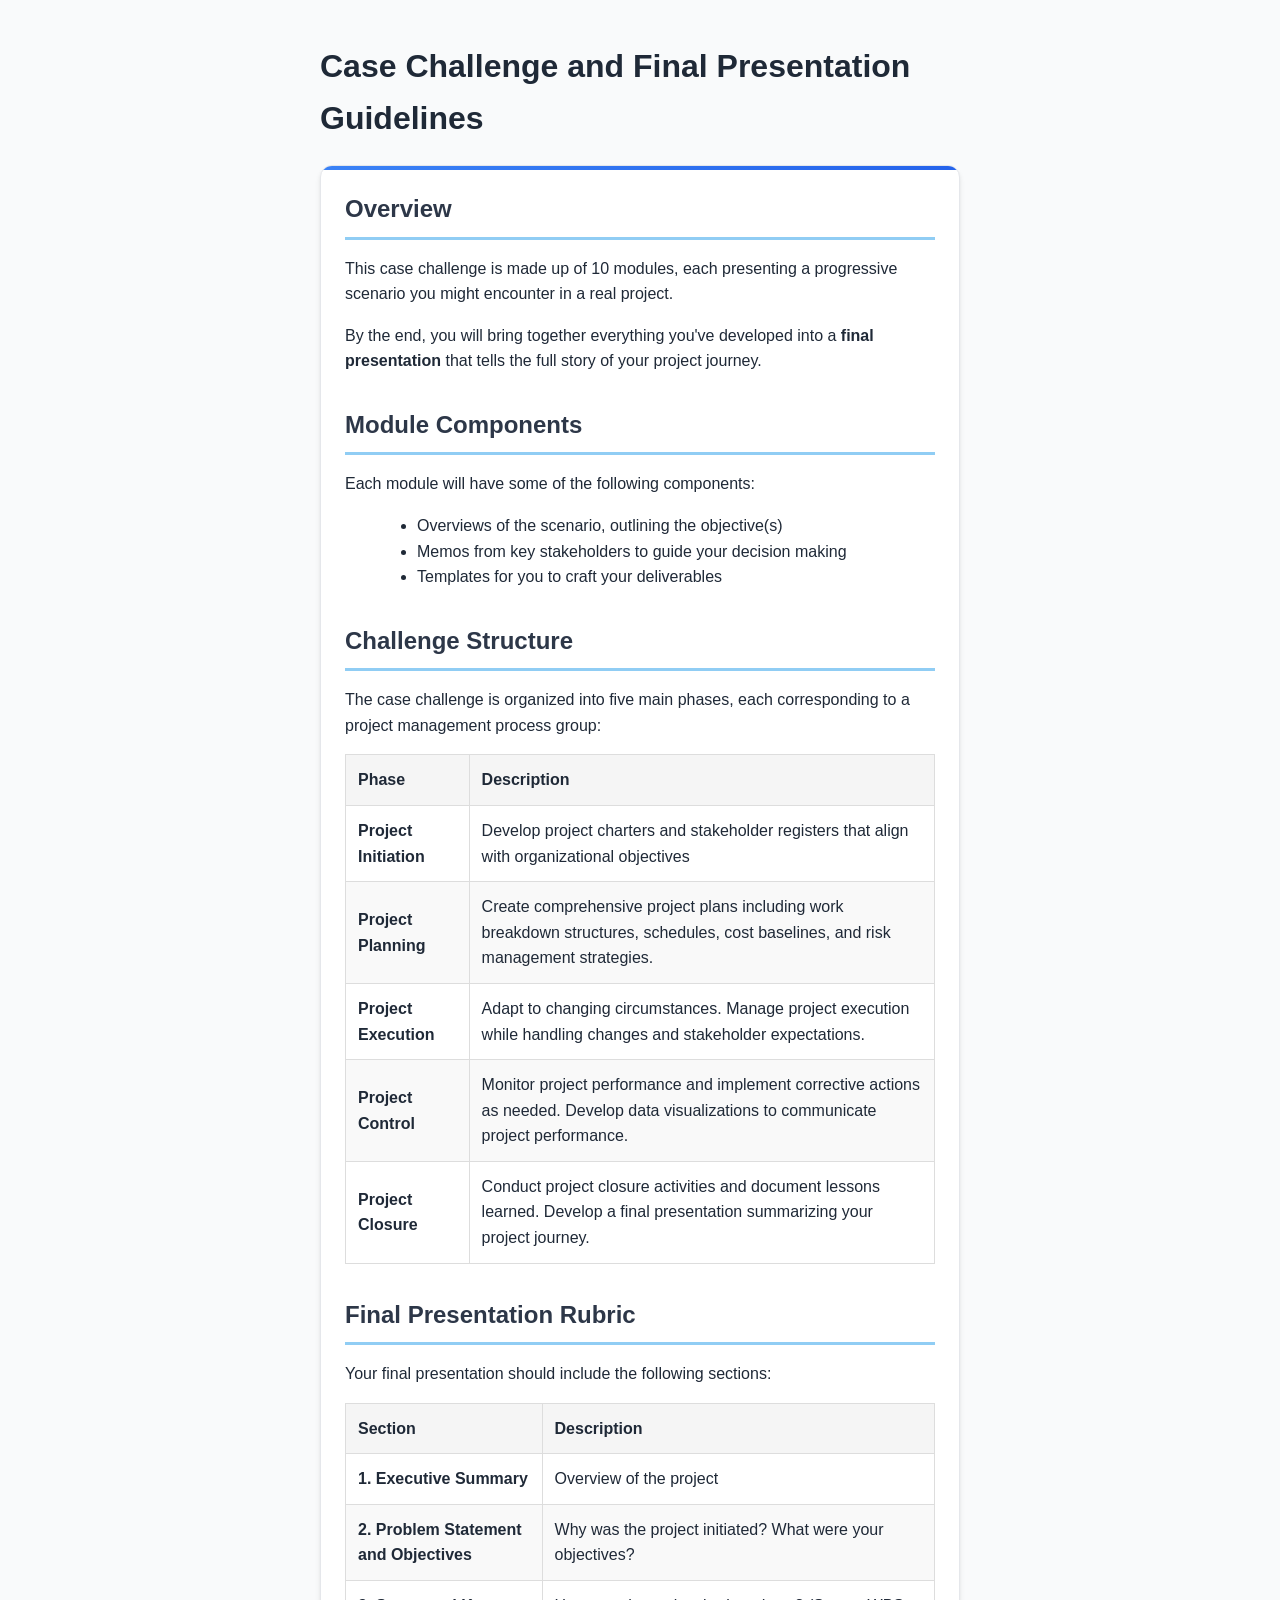
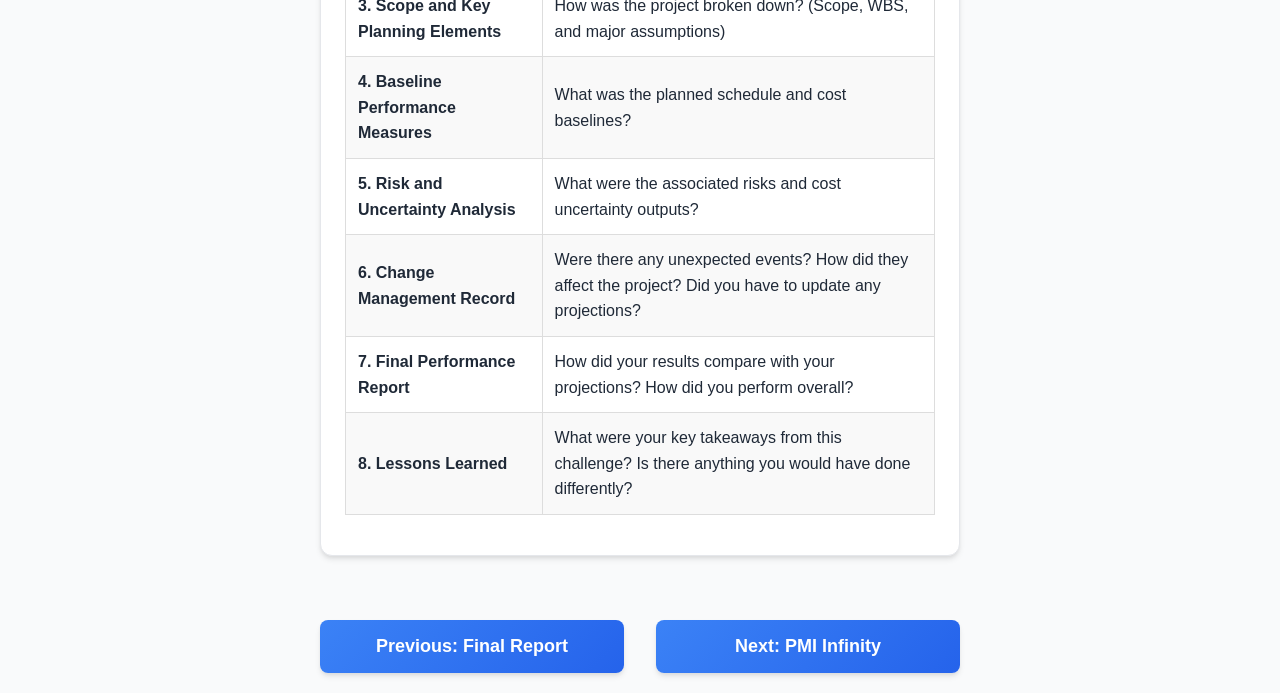
==== guidelines.html @ cd21c866 "added final report to website" ====
<!DOCTYPE html>
<html lang="en">

<head>
    <!-- Google tag (gtag.js) -->
    <script async src="https://www.googletagmanager.com/gtag/js?id=G-WLYJXDPHVJ"></script>
    <script>
        window.dataLayer = window.dataLayer || [];
        function gtag() { dataLayer.push(arguments); }
        gtag('js', new Date());

        gtag('config', 'G-WLYJXDPHVJ');
    </script>

    <meta charset="UTF-8">
    <meta name="viewport" content="width=device-width, initial-scale=1.0">
    <title>Case Challenge and Final Presentation Guidelines - PMI-LA Case Study Challenge</title>
    <link rel="stylesheet" href="styles.css">
</head>

<body>
    <div id="nav-placeholder"></div>

    <main class="main-content">
        <h1>Case Challenge and Final Presentation Guidelines</h1>

        <section class="content-section">
            <div class="section-content">
                <h2>Overview</h2>
                <p>This case challenge is made up of 10 modules, each presenting a progressive scenario you might
                    encounter in a real project.</p>

                <p>By the end, you will bring together everything you've developed into a <strong>final
                        presentation</strong> that tells the full story of your project journey.</p>

                <h2>Module Components</h2>
                <p>Each module will have some of the following components:</p>
                <ul>
                    <li>Overviews of the scenario, outlining the objective(s)</li>
                    <li>Memos from key stakeholders to guide your decision making</li>
                    <li>Templates for you to craft your deliverables</li>
                </ul>

                <h2>Challenge Structure</h2>
                <p>The case challenge is organized into five main phases, each corresponding to a project management
                    process group:</p>
                <div class="table-container">
                    <table class="rubric-table">
                        <thead>
                            <tr>
                                <th>Phase</th>
                                <th>Description</th>
                            </tr>
                        </thead>
                        <tbody>
                            <tr>
                                <td><b>Project Initiation</b></td>
                                <td>Develop project charters and stakeholder registers that align with organizational
                                    objectives</td>
                            </tr>
                            <tr>
                                <td><b>Project Planning</b></td>
                                <td>Create comprehensive project plans including work breakdown structures, schedules,
                                    cost baselines, and risk management strategies.</td>
                            </tr>
                            <tr>
                                <td><b>Project Execution</b></td>
                                <td>Adapt to changing circumstances. Manage project execution while handling changes and
                                    stakeholder expectations.</td>
                            </tr>
                            <tr>
                                <td><b>Project Control</b></td>
                                <td>Monitor project performance and implement corrective actions as needed. Develop data
                                    visualizations to communicate project performance.</td>
                            </tr>
                            <tr>
                                <td><b>Project Closure</b></td>
                                <td>Conduct project closure activities and document lessons learned. Develop a final
                                    presentation summarizing your project journey.</td>
                            </tr>
                        </tbody>
                    </table>
                </div>

                <h2>Final Presentation Rubric</h2>
                <p>Your final presentation should include the following sections:</p>

                <table class="rubric-table">
                    <thead>
                        <tr>
                            <th>Section</th>
                            <th>Description</th>
                        </tr>
                    </thead>
                    <tbody>
                        <tr>
                            <td><b>1. Executive Summary</b></td>
                            <td>Overview of the project</td>
                        </tr>
                        <tr>
                            <td><b>2. Problem Statement and Objectives</b></td>
                            <td>Why was the project initiated? What were your objectives?</td>
                        </tr>
                        <tr>
                            <td><b>3. Scope and Key Planning Elements</b></td>
                            <td>How was the project broken down? (Scope, WBS, and major assumptions)</td>
                        </tr>
                        <tr>
                            <td><b>4. Baseline Performance Measures</b></td>
                            <td>What was the planned schedule and cost baselines?</td>
                        </tr>
                        <tr>
                            <td><b>5. Risk and Uncertainty Analysis</b></td>
                            <td>What were the associated risks and cost uncertainty outputs?</td>
                        </tr>
                        <tr>
                            <td><b>6. Change Management Record</b></td>
                            <td>Were there any unexpected events? How did they affect the project? Did you have to
                                update any projections?</td>
                        </tr>
                        <tr>
                            <td><b>7. Final Performance Report</b></td>
                            <td>How did your results compare with your projections? How did you perform overall?</td>
                        </tr>
                        <tr>
                            <td><b>8. Lessons Learned</b></td>
                            <td>What were your key takeaways from this challenge? Is there anything you would have done
                                differently?</td>
                        </tr>
                    </tbody>
                </table>
            </div>
        </section>

        <div class="navigation-buttons">
            <a href="report.html" class="button">Previous: Final Report</a>
            <a href="PMI-Infinity.html" class="button">Next: PMI Infinity</a>
        </div>

    </main>

    <script src="navigation.js"></script>
    <script src="config.js"></script>
    <script src="countdown.js"></script>
</body>

</html>
---- styles.css ----
/*! 
 * PMI-LA Case Study Challenge Stylesheet
 * Modern, responsive design for educational tech platform
 * Includes normalize.css v8.0.1 integration
 */

/* ==========================================================================
   CSS RESET & NORMALIZE (integrated)
   ========================================================================== */
html {
  line-height: 1.15;
  -webkit-text-size-adjust: 100%;
}

body {
  margin: 0;
}

main {
  display: block;
}

hr {
  box-sizing: content-box;
  height: 0;
  overflow: visible;
}

pre {
  font-family: monospace, monospace;
  font-size: 1em;
}

a {
  background-color: transparent;
}

b,
strong {
  font-weight: bolder;
}

small {
  font-size: 80%;
}

button,
input,
select,
textarea {
  font-family: inherit;
  font-size: 100%;
  line-height: 1.15;
  margin: 0;
}

button,
input {
  overflow: visible;
}

button,
select {
  text-transform: none;
}

button,
[type="button"],
[type="reset"],
[type="submit"] {
  -webkit-appearance: button;
}

button::-moz-focus-inner,
[type="button"]::-moz-focus-inner,
[type="reset"]::-moz-focus-inner,
[type="submit"]::-moz-focus-inner {
  border-style: none;
  padding: 0;
}

button:-moz-focusring,
[type="button"]:-moz-focusring,
[type="reset"]:-moz-focusring,
[type="submit"]:-moz-focusring {
  outline: 1px dotted ButtonText;
}

details {
  display: block;
}

summary {
  display: list-item;
}

template {
  display: none;
}

[hidden] {
  display: none;
}

/* ==========================================================================
   DESIGN SYSTEM - CSS CUSTOM PROPERTIES
   ========================================================================== */
:root {
  /* Color System */
  --primary-50: #eff6ff;
  --primary-100: #dbeafe;
  --primary-200: #bfdbfe;
  --primary-300: #93c5fd;
  --primary-400: #60a5fa;
  --primary-500: #3b82f6;
  --primary-600: #2563eb;
  --primary-700: #1d4ed8;
  --primary-800: #1e40af;
  --primary-900: #1e3a8a;

  --gray-50: #f9fafb;
  --gray-100: #f3f4f6;
  --gray-200: #e5e7eb;
  --gray-300: #d1d5db;
  --gray-400: #9ca3af;
  --gray-500: #6b7280;
  --gray-600: #4b5563;
  --gray-700: #374151;
  --gray-800: #1f2937;
  --gray-900: #111827;

  --success-500: #10b981;
  --warning-500: #f59e0b;
  --error-500: #ef4444;

  /* Typography */
  --font-family-sans: -apple-system, BlinkMacSystemFont, 'Segoe UI', Roboto, 'Helvetica Neue', Arial, sans-serif;
  --font-family-mono: 'SF Mono', Monaco, 'Cascadia Code', 'Roboto Mono', Consolas, 'Courier New', monospace;

  /* Spacing Scale */
  --space-1: 0.25rem;
  --space-2: 0.5rem;
  --space-3: 0.75rem;
  --space-4: 1rem;
  --space-5: 1.25rem;
  --space-6: 1.5rem;
  --space-8: 2rem;
  --space-10: 2.5rem;
  --space-12: 3rem;
  --space-16: 4rem;
  --space-20: 5rem;

  /* Layout */
  --sidebar-width: 320px;
  --content-max-width: 900px;
  --header-height: 60px;

  /* Shadows */
  --shadow-sm: 0 1px 2px 0 rgba(0, 0, 0, 0.05);
  --shadow-md: 0 4px 6px -1px rgba(0, 0, 0, 0.1), 0 2px 4px -1px rgba(0, 0, 0, 0.06);
  --shadow-lg: 0 10px 15px -3px rgba(0, 0, 0, 0.1), 0 4px 6px -2px rgba(0, 0, 0, 0.05);
  --shadow-xl: 0 20px 25px -5px rgba(0, 0, 0, 0.1), 0 10px 10px -5px rgba(0, 0, 0, 0.04);

  /* Border Radius */
  --radius-sm: 0.25rem;
  --radius-md: 0.375rem;
  --radius-lg: 0.5rem;
  --radius-xl: 0.75rem;
  --radius-2xl: 1rem;
  --radius-full: 9999px;

  /* Transitions */
  --transition-fast: 150ms ease;
  --transition-base: 250ms ease;
  --transition-slow: 350ms ease;
}

/* ==========================================================================
   BASE STYLES
   ========================================================================== */
* {
  box-sizing: border-box;
}

html {
  font-size: 16px;
  scroll-behavior: smooth;
}

body {
  font-family: var(--font-family-sans);
  line-height: 1.6;
  color: var(--gray-800);
  background-color: var(--gray-50);
  display: flex;
  min-height: 100vh;
  -webkit-font-smoothing: antialiased;
  -moz-osx-font-smoothing: grayscale;
}

/* ==========================================================================
   SIDEBAR NAVIGATION
   ========================================================================== */
/* Sidebar Navigation */
.sidebar {
  background-color: #edf7ff;
  /* Very light blue background */
  position: fixed;
  top: 0;
  left: 0;
  width: 300px;
  height: 100vh;
  overflow-y: auto;
  padding: 20px;
  border-right: 1px solid #e0e0e0;
  transition: transform 0.3s ease;
  z-index: 1000;
}

@media (max-width: 1024px) {
  .sidebar {
    transform: translateX(-100%);
    /* Hide by default on mobile */
  }

  .sidebar.active {
    transform: translateX(0);
    /* Show when active */
  }
}

.sidebar h1 {
  font-size: 1.5rem;
  font-weight: 700;
  margin-bottom: var(--space-6);
  color: var(--primary-800);
  text-align: center;
  padding-bottom: var(--space-4);
  border-bottom: 4px solid var(--primary-200);
  background: linear-gradient(135deg, var(--primary-600), var(--primary-700));
  -webkit-background-clip: text;
  -webkit-text-fill-color: transparent;
  background-clip: text;
}

.sidebar ul {
  list-style: none;
  margin: 0;
  padding: 0;
}

.sidebar li {
  margin-bottom: var(--space-1);
}

.sidebar a {
  color: var(--gray-700);
  text-decoration: none;
  display: block;
  padding: var(--space-3) var(--space-4);
  border-radius: var(--radius-lg);
  transition: all var(--transition-base);
  font-size: 0.9375rem;
  font-weight: 500;
  border-left: 3px solid transparent;
  position: relative;
  overflow: hidden;
}

.sidebar a::before {
  content: '';
  position: absolute;
  top: 0;
  left: 0;
  right: 0;
  bottom: 0;
  background: linear-gradient(135deg, var(--primary-100), var(--primary-50));
  opacity: 0;
  transition: opacity var(--transition-base);
  z-index: -1;
}

.sidebar a:hover {
  color: var(--primary-700);
  transform: translateX(var(--space-1));
  border-left-color: var(--primary-400);
  box-shadow: var(--shadow-md);
}

.sidebar a:hover::before {
  opacity: 1;
}

.sidebar a.active {
  background: linear-gradient(135deg, var(--primary-100), var(--primary-50));
  color: var(--primary-800);
  font-weight: 600;
  border-left-color: var(--primary-600);
  box-shadow: var(--shadow-md);
}

.sidebar .sub-item {
  padding-left: var(--space-8);
  font-size: 0.875rem;
}

.sidebar .sub-item .sub-item {
  padding-left: var(--space-10);
  font-size: 0.8125rem;
}

/* Navigation Intro Section Styling */
.sidebar .intro-section a {
  display: block;
  padding: 8px 12px;
  border-radius: 4px;
  margin: 4px 0;
}

.sidebar .intro-section a:hover {
  background-color: #cce7ff;
  /* Slightly darker blue on hover */
}

.sidebar .intro-section a[aria-current="page"],
.sidebar .intro-section a.active {
  background-color: #a0cdf7;
  /* Darker blue for selected state */
}

/* Navigation Divider Styling */

/* Ensure divider spans full width */
.sidebar ul .nav-divider {
  margin-left: -20px;
  margin-right: -20px;
  padding: 0 20px;
}

/* ==========================================================================
   MAIN CONTENT LAYOUT
   ========================================================================== */
/* Main content layout adjustments */
.main-content {
  margin-left: 300px;
  /* Width of nav sidebar */
  margin-right: 280px;
  /* Width of right sidebar */
  padding: var(--space-12) var(--space-8);
  display: flex;
  flex-direction: column;
  align-items: center;
  /* Center children horizontally */
  width: calc(100% - 580px);
  /* Total width minus both sidebars */
}

@media (max-width: 1024px) {
  .main-content {
    margin-left: 0;
    margin-right: 0;
    width: 100%;
    padding: var(--space-6) var(--space-4);
  }
}

/* Card Components */
.main-content section {
  margin-bottom: 2rem;
  padding: var(--space-6);
  background: white;
  border-radius: var(--radius-xl);
  box-shadow: var(--shadow-md);
  border: 1px solid var(--gray-200);
  transition: all var(--transition-base);
  position: relative;
  overflow: hidden;
  width: 100%;
  /* Take full width of the centered container */
}

.main-content section::before {
  content: '';
  position: absolute;
  top: 0;
  left: 0;
  right: 0;
  height: 4px;
  background: linear-gradient(135deg, var(--primary-500), var(--primary-600));
}

.main-content section:hover {
  box-shadow: var(--shadow-lg);
  transform: translateY(-2px);
}

/* Button Components */
.button {
  display: inline-flex;
  align-items: center;
  justify-content: center;
  padding: var(--space-3) var(--space-6);
  background: linear-gradient(135deg, var(--primary-500), var(--primary-600));
  color: white;
  text-decoration: none;
  border-radius: var(--radius-lg);
  font-weight: 600;
  font-size: 1.125rem;
  transition: all var(--transition-base);
  border: none;
  cursor: pointer;
  box-shadow: var(--shadow-md);
  position: relative;
  overflow: hidden;
}

.button::before {
  content: '';
  position: absolute;
  top: 0;
  left: -100%;
  width: 100%;
  height: 100%;
  background: linear-gradient(90deg, transparent, rgba(255, 255, 255, 0.2), transparent);
  transition: left var(--transition-slow);
}

.button:hover {
  transform: translateY(-2px);
  box-shadow: var(--shadow-lg);
  background: linear-gradient(135deg, var(--primary-600), var(--primary-700));
}

.button:hover::before {
  left: 100%;
}

.button:active {
  transform: translateY(0);
}

/* Navigation Buttons */
.navigation-buttons {
  display: flex;
  justify-content: center;
  gap: var(--space-8);
  margin-top: var(--space-8);
  width: 100%;
}

.navigation-buttons .button {
  flex: 1;
  /* Make buttons take equal width */
  max-width: 400px;
  /* Prevent buttons from getting too wide */
  text-align: center;
  white-space: normal;
  /* Allow text to wrap if needed */
}

/* Mystery Button System */
.scenario-buttons {
  display: flex;
  gap: var(--space-4);
  justify-content: center;
  margin: var(--space-8) 0;
  flex-wrap: wrap;
}

.mystery-button {
  background: linear-gradient(135deg, #667eea 0%, #764ba2 100%);
  color: white;
  border: none;
  padding: var(--space-4) var(--space-8);
  border-radius: var(--radius-full);
  font-size: 1.125rem;
  font-weight: 600;
  cursor: pointer;
  transition: all var(--transition-base);
  box-shadow: var(--shadow-lg);
  position: relative;
  overflow: hidden;
  min-width: 160px;
}

.mystery-button::before {
  content: '';
  position: absolute;
  top: 50%;
  left: 50%;
  width: 0;
  height: 0;
  background: rgba(255, 255, 255, 0.2);
  border-radius: 50%;
  transition: all var(--transition-slow);
  transform: translate(-50%, -50%);
}

.mystery-button:hover {
  transform: translateY(-4px);
  box-shadow: var(--shadow-xl);
}

.mystery-button:hover::before {
  width: 300px;
  height: 300px;
}

.mystery-button:active {
  transform: translateY(-2px);
}

.mystery-button.selected {
  background: linear-gradient(135deg, var(--success-500), #059669);
  box-shadow: 0 4px 15px rgba(16, 185, 129, 0.4);
}

.scenario-content {
  margin-top: var(--space-8);
  padding: var(--space-8);
  background: linear-gradient(135deg, var(--primary-50), var(--gray-50));
  border-radius: var(--radius-xl);
  border: 1px solid var(--primary-200);
  animation: fadeInUp 0.5s ease-out;
  box-shadow: var(--shadow-md);
}

@keyframes fadeInUp {
  from {
    opacity: 0;
    transform: translateY(20px);
  }

  to {
    opacity: 1;
    transform: translateY(0);
  }
}

/* Placeholder Text */
.placeholder-text {
  color: var(--gray-500);
  font-style: italic;
  padding: var(--space-4);
  background: var(--gray-100);
  border-radius: var(--radius-lg);
  border-left: 4px solid var(--gray-300);
}

/* Overview Components */
.overview-content {
  color: var(--gray-800);
}

.overview-content p {
  color: var(--gray-800);
  text-decoration: none;
}

.overview {
  background: linear-gradient(135deg, var(--primary-50), var(--gray-50));
  border: 1px solid var(--primary-200);
}

.lifecycle-overview {
  margin-top: var(--space-8);
}

.lifecycle-stages {
  display: grid;
  grid-template-columns: repeat(auto-fit, minmax(200px, 1fr));
  gap: var(--space-6);
  margin-top: var(--space-6);
}

.stage {
  background: white;
  padding: var(--space-6);
  border-radius: var(--radius-lg);
  box-shadow: var(--shadow-sm);
  border: 1px solid var(--gray-200);
  transition: all var(--transition-base);
  text-align: center;
}

.stage:hover {
  transform: translateY(-4px);
  box-shadow: var(--shadow-md);
}

.stage h5 {
  color: var(--primary-700);
  font-weight: 700;
  margin-bottom: var(--space-2);
}

/* Timeline Components */
.timeline-breakdown {
  display: grid;
  grid-template-columns: repeat(auto-fit, minmax(200px, 1fr));
  gap: var(--space-4);
  margin-top: var(--space-6);
}

.timeline-item {
  background: linear-gradient(135deg, var(--primary-50), white);
  padding: var(--space-4);
  border-radius: var(--radius-lg);
  border: 1px solid var(--primary-200);
  text-align: center;
  transition: all var(--transition-base);
}

.timeline-item:hover {
  transform: scale(1.02);
  box-shadow: var(--shadow-md);
}

.timeline-item h5 {
  color: var(--primary-700);
  font-weight: 700;
}

/* Links */
.discord-link {
  color: var(--primary-600);
  text-decoration: underline;
  font-weight: 600;
  transition: color var(--transition-fast);
}

.discord-link:hover {
  color: var(--primary-700);
}

/* Start Button */
.start-button {
  text-align: center;
  margin-top: var(--space-16);
}

.start-button .button {
  font-size: 1.125rem;
  padding: var(--space-4) var(--space-10);
  background: linear-gradient(135deg, var(--success-500), #059669);
}

.start-button .button:hover {
  background: linear-gradient(135deg, #059669, #047857);
}

/* Remove custom guidelines styling */
.challenge-overview,
.module-components,
.rubric-sections {
  /* Reset to default styles */
  margin: 0;
  padding: 0;
}

.main-content ul,
.main-content ol {
  margin-left: 2rem;
}

/* Basic table styling */
.rubric-table {
  width: 100%;
  border-collapse: collapse;
  margin: 1rem 0;
}

.rubric-table th,
.rubric-table td {
  padding: 0.75rem;
  text-align: left;
  border: 1px solid #ddd;
}

.rubric-table th {
  background-color: #f5f5f5;
  font-weight: bold;
}

.rubric-table tr:nth-child(even) {
  background-color: #f9f9f9;
}

/* Content Table Styling */
.content-table {
  width: 100%;
  border-collapse: collapse;
  margin: 1rem 0;
}

.content-table td {
  padding: 1rem;
  border-bottom: 1px solid #e2e8f0;
  vertical-align: top;
}

.content-table tr:last-child td {
  border-bottom: none;
}

.content-table td:first-child {
  width: 25%;
  white-space: nowrap;
  color: #2d3748;
}

.content-table td:last-child {
  color: #4a5568;
}

.content-table tr:hover {
  background-color: #f7fafc;
}

/* Event Card Grid Styling */
.event-card-grid {
  display: grid;
  grid-template-columns: repeat(3, 1fr);
  gap: 2rem;
  margin: 2rem 0;
}

.event-detail {
  text-align: center;
  padding: 1.5rem;
  background: white;
  border-radius: var(--radius-lg);
  box-shadow: var(--shadow-sm);
}

.event-detail strong {
  display: block;
  margin-bottom: 1rem;
  color: var(--primary-600);
  font-size: 1.1rem;
}

.event-detail p {
  margin: 0;
  line-height: 1.5;
}

/* Content Section Styling */
.content-section {
  margin-bottom: 2rem;
}

.section-content h2 {
  color: #2d3748;
  font-size: 1.5rem;
  margin-top: 2rem;
  margin-bottom: 1rem;
  padding-bottom: 0.5rem;
  border-bottom: 3px solid #90cdf4;
}

.section-content h2:first-child {
  margin-top: 0;
}

.section-content p {
  margin-bottom: 1rem;
  line-height: 1.6;
}

.section-content ul {
  margin-bottom: 2rem;
}

/* Resource Category Styling */
.resource-category {
  margin-bottom: 2rem;
}

.resource-category h3 {
  color: #2d3748;
  font-size: 1.1rem;
  margin-bottom: 1rem;
}

.document-links {
  display: flex;
  flex-direction: column;
  gap: 0.75rem;
  align-items: flex-start;
  /* Align items to the start of the container */
}

.document-links-group {
  display: flex;
  flex-direction: column;
  gap: 0.75rem;
  align-items: flex-start;
  /* Align items to the start of the container */
}

.document-link {
  display: inline-flex;
  /* Changed to inline-flex */
  align-items: center;
  padding: 0.75rem 1rem;
  background-color: #f7fafc;
  border: 1px solid #e2e8f0;
  border-radius: 6px;
  color: #2d3748;
  text-decoration: none;
  transition: all 0.2s ease;
  white-space: nowrap;
  /* Keep text in one line */
}

.document-link:hover {
  background-color: #edf2f7;
  border-color: #cbd5e0;
  transform: translateY(-1px);
  box-shadow: 0 2px 4px rgba(0, 0, 0, 0.05);
}

.document-link .icon {
  margin-right: 0.75rem;
  font-size: 1.25rem;
}

/* ==========================================================================
   RESPONSIVE DESIGN
   ========================================================================== */

/* Tablet */
@media (max-width: 1024px) {
  :root {
    --sidebar-width: 280px;
  }

  .main-content {
    padding: var(--space-8) var(--space-6);
  }

  .lifecycle-stages {
    grid-template-columns: repeat(auto-fit, minmax(180px, 1fr));
  }
}

/* Mobile */
@media (max-width: 768px) {
  body {
    flex-direction: column;
  }

  .sidebar {
    width: 85%;
    max-width: 300px;
  }

  .right-sidebar {
    width: 85%;
    max-width: 300px;
  }

  .main-content {
    margin-left: 0;
    margin-right: 0;
    padding: var(--space-6) var(--space-4);
    width: 100%;
  }

  .main-content h1 {
    font-size: 2rem;
    margin-bottom: var(--space-6);
  }

  /* Adjust grid layouts for mobile */
  .event-card-grid,
  .timeline-breakdown,
  .lifecycle-stages {
    grid-template-columns: 1fr;
    gap: var(--space-4);
  }

  /* Make tables scrollable on mobile */
  .table-container {
    overflow-x: auto;
    -webkit-overflow-scrolling: touch;
    margin: 0 -1rem;
    padding: 0 1rem;
  }

  /* Adjust buttons for better mobile tapping */
  .button,
  .mystery-button,
  .document-link {
    padding: var(--space-4) var(--space-6);
    min-height: 44px;
    /* Minimum tap target size */
  }

  .navigation-buttons {
    flex-direction: column;
    gap: var(--space-4);
  }

  .navigation-buttons .button {
    width: 100%;
  }

  /* Improve readability on mobile */
  p,
  li {
    font-size: 1rem;
    line-height: 1.6;
  }

  h2 {
    font-size: 2rem;
  }

  h3 {
    font-size: 1.5rem;
  }

  /* Adjust spacing */
  .section {
    margin-bottom: var(--space-8);
    padding: var(--space-4);
  }
}

/* Small Mobile */
@media (max-width: 480px) {
  .main-content {
    padding: var(--space-4) var(--space-3);
  }

  .main-content section {
    padding: var(--space-6);
    margin-bottom: var(--space-8);
  }

  .navigation-buttons {
    flex-direction: column;
    align-items: center;
  }
}

/* ==========================================================================
   ACCESSIBILITY & FOCUS STATES
   ========================================================================== */
@media (prefers-reduced-motion: reduce) {
  * {
    animation-duration: 0.01ms !important;
    animation-iteration-count: 1 !important;
    transition-duration: 0.01ms !important;
  }
}

.button:focus,
.mystery-button:focus,
.sidebar a:focus {
  outline: 2px solid var(--primary-500);
  outline-offset: 2px;
}

/* High contrast mode support */
@media (prefers-contrast: high) {
  :root {
    --primary-500: #1d4ed8;
    --gray-700: #000000;
    --gray-800: #000000;
  }
}

/* Right Sidebar */
.right-sidebar {
  position: fixed;
  top: 0;
  right: 0;
  width: 280px;
  height: 100vh;
  background-color: #edf7ff;
  padding: 20px;
  border-left: 1px solid #e2e8f0;
  box-shadow: -2px 0 4px rgba(0, 0, 0, 0.05);
  transition: transform 0.3s ease;
  z-index: 1000;
}

@media (max-width: 1024px) {
  .right-sidebar {
    transform: translateX(100%);
    /* Hide by default on mobile */
    width: 100%;
    max-width: 280px;
  }

  .right-sidebar.active {
    transform: translateX(0);
    /* Show when active */
  }
}

/* Countdown Widget */
.countdown-widget {
  margin-top: 20px;
  background: white;
  border-radius: 12px;
  padding: 20px;
  box-shadow: 0 4px 6px rgba(0, 0, 0, 0.05);
}

.current-date {
  margin-bottom: 25px;
}

.date-display {
  text-align: left;
}

.date-display h3 {
  font-size: 1.0rem;
  font-weight: 700;
  color: #1a202c;
  margin-bottom: 4px;
}

.date-display p {
  font-size: 1.1rem;
  font-weight: 600;
  color: #1a202c;
}

.progress-section {
  padding: 15px 0;
}

.progress-container {
  margin-bottom: 25px;
}

.progress-label {
  font-size: 0.9rem;
  color: #4a5568;
  margin-bottom: 8px;
  font-weight: 500;
}

.progress-bar {
  width: 100%;
  height: 20px;
  /* Increased from 10px */
  background-color: #e2e8f0;
  border-radius: 10px;
  /* Increased to match new height */
  overflow: hidden;
  position: relative;
}

#progress-fill {
  height: 100%;
  background: linear-gradient(90deg, #4299e1, #2b6cb0);
  transition: width 0.5s ease;
  position: relative;
}

.progress-text {
  position: absolute;
  left: 50%;
  top: 50%;
  transform: translate(-50%, -50%);
  font-size: 0.9rem;
  color: white;
  font-weight: 700;
  text-shadow: 0 1px 2px rgba(0, 0, 0, 0.3);
  z-index: 1;
  padding: 0 6px;
  white-space: nowrap;
}

/* Add a dark background behind the text for better visibility when progress is low */
.progress-text::before {
  content: '';
  position: absolute;
  left: -4px;
  right: -4px;
  top: -4px;
  bottom: -4px;
  background: rgba(0, 0, 0, 0.2);
  border-radius: 3px;
  z-index: -1;
}

.countdown-info {
  display: flex;
  flex-direction: column;
  gap: 20px;
}

.next-module h4,
.final-deadline h4 {
  font-size: 1.1rem;
  color: #1a202c;
  margin-bottom: 4px;
  font-weight: 700;
}

.next-module p,
.final-deadline p {
  font-size: 0.9rem;
  color: #1a202c;
  font-weight: 600;
  line-height: 1.4;
}

/* Adjust main content margin for right sidebar */
.main-content {
  margin-left: 300px;
  /* Only nav sidebar width */
  margin-right: 300px;
  /* Right sidebar width + padding */
  padding: 20px;
}

.main-content h1+h2 {
  margin-top: -10px;
  /* Reduce space between h1 and h2 */
}

/* Mobile Menu Button */
.menu-button {
  display: none;
  position: fixed;
  top: 1rem;
  left: 1rem;
  z-index: 1100;
  background: var(--primary-600);
  color: white;
  border: none;
  padding: 0.5rem;
  border-radius: var(--radius-md);
  cursor: pointer;
  box-shadow: var(--shadow-md);
}

.menu-button.right {
  left: auto;
  right: 1rem;
}

/* Overlay */
.sidebar-overlay {
  display: none;
  position: fixed;
  top: 0;
  left: 0;
  right: 0;
  bottom: 0;
  background: rgba(0, 0, 0, 0.5);
  z-index: 999;
  opacity: 0;
  transition: opacity 0.3s ease;
}

.sidebar-overlay.active {
  opacity: 1;
}

@media (max-width: 1024px) {
  .menu-button {
    display: block;
  }

  .sidebar-overlay {
    display: block;
  }
}

/* Remove left sidebar styles */
.left-sidebar {
  display: none;
}

/* Case Image Styling */
.case-image {
  margin: 2rem 0;
  text-align: center;
}

.overview-image {
  max-width: 100%;
  height: auto;
  border-radius: 8px;
  box-shadow: 0 4px 6px rgba(0, 0, 0, 0.1);
}

/* Initiation Overview Styling */
.initiation-overview h3 {
  color: #2d3748;
  font-size: 1.2rem;
  margin-top: 1.5rem;
  margin-bottom: 1rem;
}

.initiation-overview ul {
  margin-bottom: 2rem;
}

.initiation-overview ol {
  margin-top: 1.5rem;
  padding-left: 2.5rem;
}

.initiation-overview ol li {
  margin-bottom: 1.5rem;
  line-height: 1.6;
}

.initiation-overview ol li strong {
  color: #2d3748;
  display: block;
  margin-bottom: 0.5rem;
  font-size: 1.1rem;
}

/* Submission Section Styling */
.submission-section {
  margin-top: 2rem;
  padding: 0 1rem;
}

.submission-section .info-box {
  background: linear-gradient(135deg, var(--primary-50), white);
  padding: var(--space-6);
  border-radius: var(--radius-lg);
  border: 2px solid var(--primary-200);
  box-shadow: var(--shadow-md);
}

.submission-section h3 {
  color: var(--primary-800);
  font-size: 1.2rem;
  font-weight: 700;
  margin-bottom: var(--space-4);
}

.submission-section h4 {
  color: var(--primary-700);
  font-size: 1.1rem;
  font-weight: 600;
  margin: var(--space-4) 0 var(--space-2);
}

.submission-section p {
  margin-bottom: var(--space-2);
  color: var(--gray-700);
}

.submission-section ol {
  margin: var(--space-4) 0;
  padding-left: var(--space-8);
}

.submission-section ol li {
  margin-bottom: var(--space-2);
  color: var(--gray-700);
}

/* Announcements Section Styling */
.announcements-section {
  margin: 2rem 0 3rem 0;
  border-radius: var(--radius-xl);
  background: linear-gradient(135deg, var(--primary-50), white);
  border: 1px solid var(--primary-200);
  overflow: hidden;
  box-shadow: var(--shadow-lg);
  max-width: 900px;
  width: 100%;
  position: relative;
}

.announcements-section::before {
  content: '';
  position: absolute;
  top: 0;
  left: 0;
  right: 0;
  height: 4px;
  background: linear-gradient(135deg, var(--primary-500), var(--primary-600));
  z-index: 1;
}

.announcements-header {
  background: linear-gradient(135deg, var(--primary-600), var(--primary-700));
  color: white;
  padding: var(--space-2) var(--space-6);
  /* Reduced from var(--space-4) var(--space-6) */
  display: flex;
  align-items: center;
  gap: var(--space-2);
}

.announcements-header h3 {
  margin: 0;
  font-size: 1.25rem;
  /* Reduced from 1.25rem */
  font-weight: 600;
}

.announcements-list {
  padding: var(--space-4);
}

.announcement-item {
  border: 1px solid var(--primary-100);
  border-radius: var(--radius-lg);
  background: white;
  margin-bottom: var(--space-3);
  transition: all var(--transition-base);
}

.announcement-item:last-child {
  margin-bottom: 0;
}

.announcement-trigger {
  width: 100%;
  padding: var(--space-4) var(--space-6);
  background: none;
  border: none;
  display: flex;
  align-items: center;
  gap: var(--space-4);
  cursor: pointer;
  color: var(--gray-800);
  font-weight: 600;
  text-align: left;
  transition: all var(--transition-base);
}

.announcement-trigger:hover {
  background: var(--primary-50);
}

.announcement-trigger .icon {
  transition: transform var(--transition-base);
}

.announcement-trigger[aria-expanded="true"] .icon {
  transform: rotate(180deg);
}

.announcement-content {
  max-height: 0;
  overflow: hidden;
  transition: all var(--transition-base);
  padding: 0 var(--space-6);
  opacity: 0;
}

.announcement-content[aria-hidden="false"] {
  max-height: 500px;
  padding: var(--space-4) var(--space-6);
  opacity: 1;
}

.announcement-date {
  font-size: 0.875rem;
  color: var(--gray-500);
  margin-top: var(--space-2);
}

.announcement-date-inline {
  margin-left: auto;
  color: var(--gray-500);
  font-size: 0.875rem;
  font-weight: normal;
}

/* Resource Section Styling */
.resource-category {
  margin-bottom: 2rem;
}

.resource-category h3 {
  color: #2d3748;
  font-size: 1.1rem;
  margin-bottom: 1rem;
}

.document-links {
  display: flex;
  flex-direction: column;
  gap: 0.75rem;
}

.document-link {
  display: flex;
  align-items: center;
  padding: 0.75rem 1rem;
  background-color: #f7fafc;
  border: 1px solid #e2e8f0;
  border-radius: 6px;
  color: #2d3748;
  text-decoration: none;
  transition: all 0.2s ease;
}

.document-link:hover {
  background-color: #edf2f7;
  border-color: #cbd5e0;
  transform: translateY(-1px);
  box-shadow: 0 2px 4px rgba(0, 0, 0, 0.05);
}

.document-link .icon {
  margin-right: 0.75rem;
  font-size: 1.25rem;
}

.button.start-journey {
  background: linear-gradient(135deg, var(--success-500), #059669);
}

.button.start-journey:hover {
  background: linear-gradient(135deg, #059669, #047857);
}

/* ==========================================================================
   WINNERS ANNOUNCEMENT
   ========================================================================== */
.announcement-winners {
  border: 1px solid #fbbf24 !important;
  background: linear-gradient(135deg, #fffbeb, white) !important;
}

.winners-list {
  display: flex;
  flex-direction: column;
  gap: var(--space-3);
  margin: var(--space-4) 0;
}

.winner-entry {
  display: flex;
  align-items: flex-start;
  gap: var(--space-3);
  padding: var(--space-3) var(--space-4);
  border-radius: var(--radius-lg);
  background: var(--gray-50);
  border: 1px solid var(--gray-200);
  transition: all var(--transition-base);
}

.winner-entry:hover {
  transform: translateX(4px);
  box-shadow: var(--shadow-sm);
}

.winner-entry.gold {
  background: linear-gradient(135deg, #fef9c3, #fef3c7);
  border-color: #fbbf24;
}

.winner-entry.silver {
  background: linear-gradient(135deg, #f3f4f6, #e5e7eb);
  border-color: #9ca3af;
}

.winner-entry.bronze {
  background: linear-gradient(135deg, #fed7aa, #ffedd5);
  border-color: #f97316;
}

.winner-medal {
  font-size: 1.5rem;
  line-height: 1;
  flex-shrink: 0;
  padding-top: 2px;
}

.winner-info strong {
  font-size: 1rem;
  color: var(--gray-900);
}

.winner-school {
  font-size: 0.875rem;
  color: var(--gray-500);
  font-weight: normal;
}

.winner-members {
  font-size: 0.85rem;
  color: var(--gray-600);
  margin-top: var(--space-1);
  line-height: 1.5;
}

/* ==========================================================================
   IMAGE CAROUSEL
   ========================================================================== */
.winners-carousel {
  position: relative;
  margin-top: var(--space-4);
  border-radius: var(--radius-lg);
  overflow: hidden;
  background: #000;
  box-shadow: var(--shadow-md);
}

.carousel-viewport {
  position: relative;
  width: 100%;
  overflow: hidden;
}

.carousel-track {
  position: relative;
  width: 100%;
}

.carousel-slide {
  display: none;
  width: 100%;
  animation: carouselFade 0.5s ease-in-out;
}

.carousel-slide.active {
  display: block;
}

.carousel-slide img {
  width: 100%;
  height: auto;
  display: block;
  object-fit: contain;
  max-height: 500px;
  margin: 0 auto;
}

@keyframes carouselFade {
  from {
    opacity: 0;
  }

  to {
    opacity: 1;
  }
}

.carousel-btn {
  position: absolute;
  top: 50%;
  transform: translateY(-50%);
  background: rgba(0, 0, 0, 0.5);
  color: white;
  border: none;
  width: 40px;
  height: 40px;
  border-radius: 50%;
  font-size: 1.2rem;
  cursor: pointer;
  display: flex;
  align-items: center;
  justify-content: center;
  transition: all var(--transition-base);
  z-index: 2;
  opacity: 0.7;
}

.carousel-btn:hover {
  background: rgba(0, 0, 0, 0.8);
  opacity: 1;
}

.carousel-prev {
  left: var(--space-3);
}

.carousel-next {
  right: var(--space-3);
}

.carousel-dots {
  display: flex;
  justify-content: center;
  gap: var(--space-2);
  padding: var(--space-3);
  background: rgba(0, 0, 0, 0.3);
  position: absolute;
  bottom: 0;
  left: 0;
  right: 0;
}

.carousel-dot {
  width: 10px;
  height: 10px;
  border-radius: 50%;
  border: 2px solid rgba(255, 255, 255, 0.7);
  background: transparent;
  cursor: pointer;
  padding: 0;
  transition: all var(--transition-fast);
}

.carousel-dot.active {
  background: white;
  border-color: white;
}

.carousel-dot:hover {
  background: rgba(255, 255, 255, 0.5);
}

/* Increase max-height for winners announcement content */
.announcement-winners .announcement-content[aria-hidden="false"] {
  max-height: 1200px;
}

@media (max-width: 768px) {
  .carousel-slide img {
    max-height: 300px;
  }

  .carousel-btn {
    width: 32px;
    height: 32px;
    font-size: 1rem;
  }

  .winner-entry {
    padding: var(--space-2) var(--space-3);
  }

  .winner-medal {
    font-size: 1.25rem;
  }
}

/* ==========================================================================
   PDF EMBED
   ========================================================================== */
.pdf-container {
  margin-top: var(--space-4);
}

.pdf-container iframe {
  box-shadow: var(--shadow-md);
}

.pdf-fallback {
  text-align: center;
  margin-top: var(--space-3);
  font-size: 0.9rem;
  color: var(--gray-500);
}
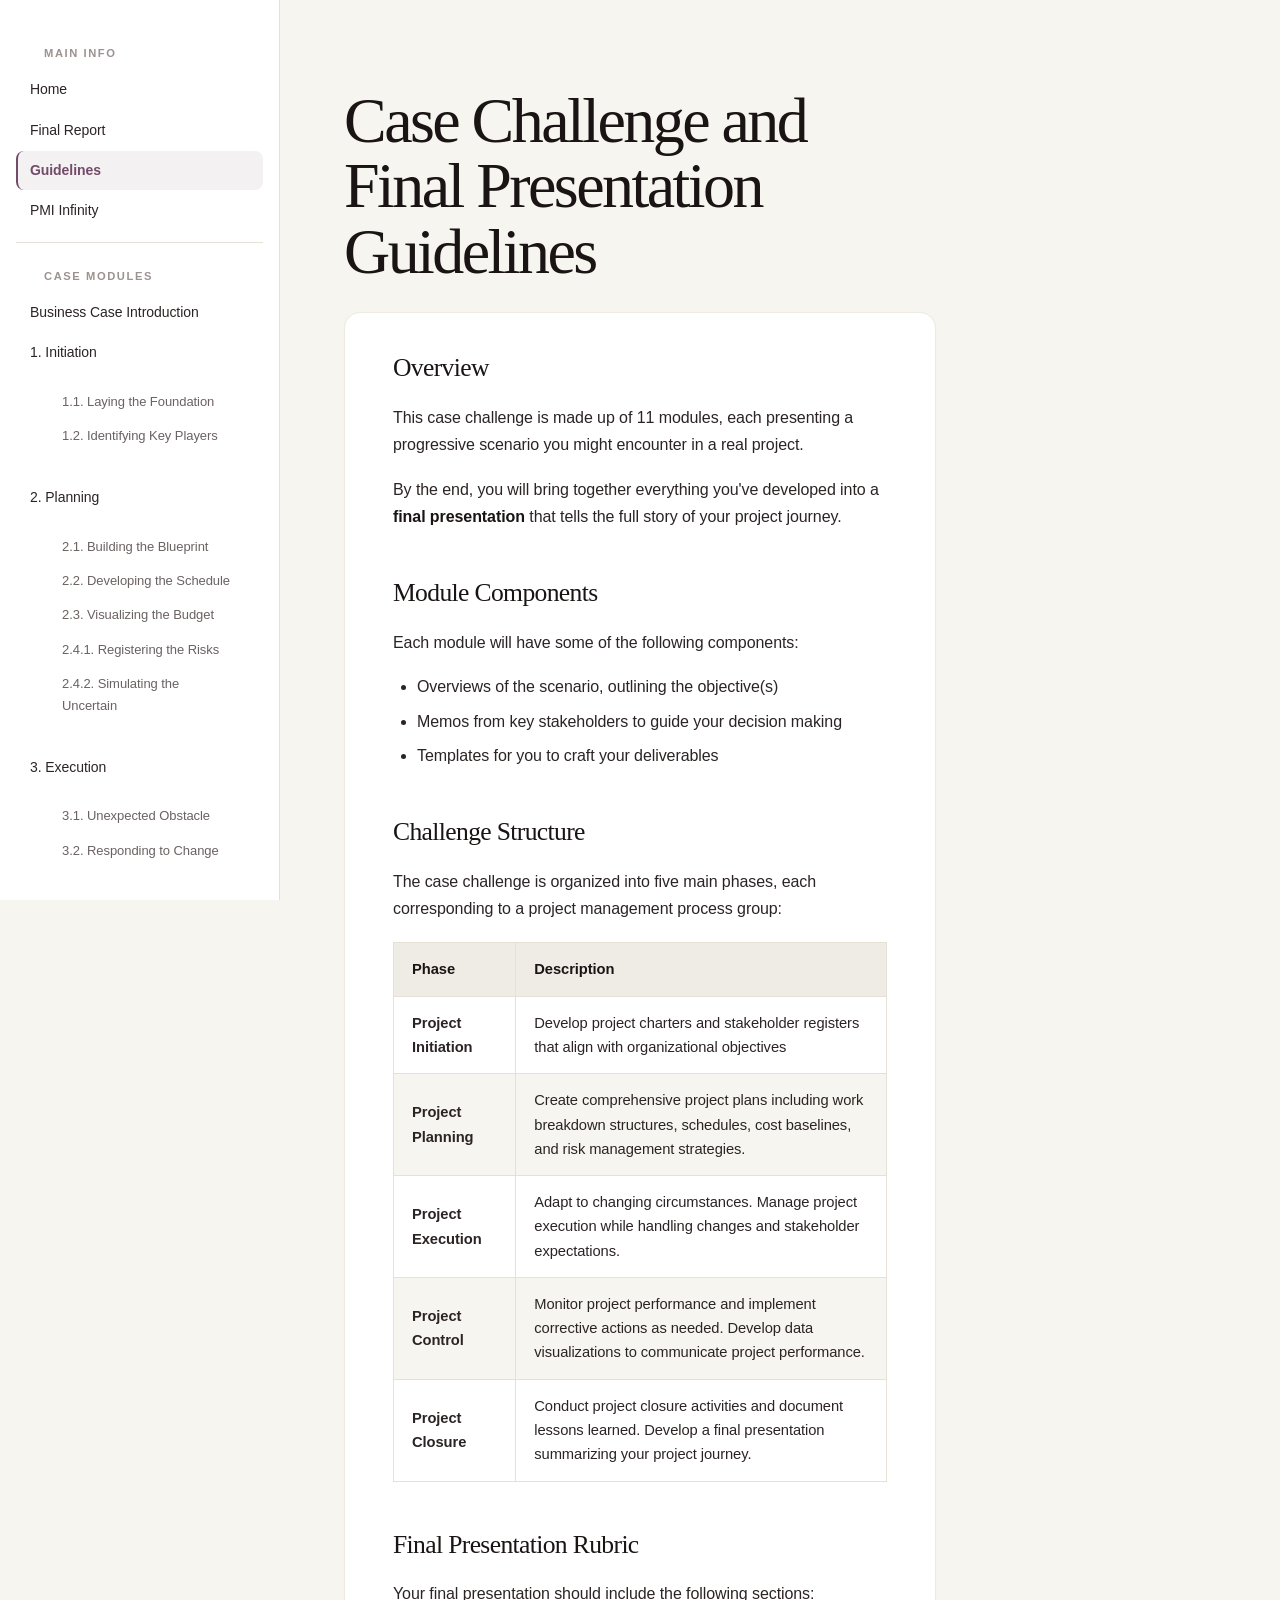
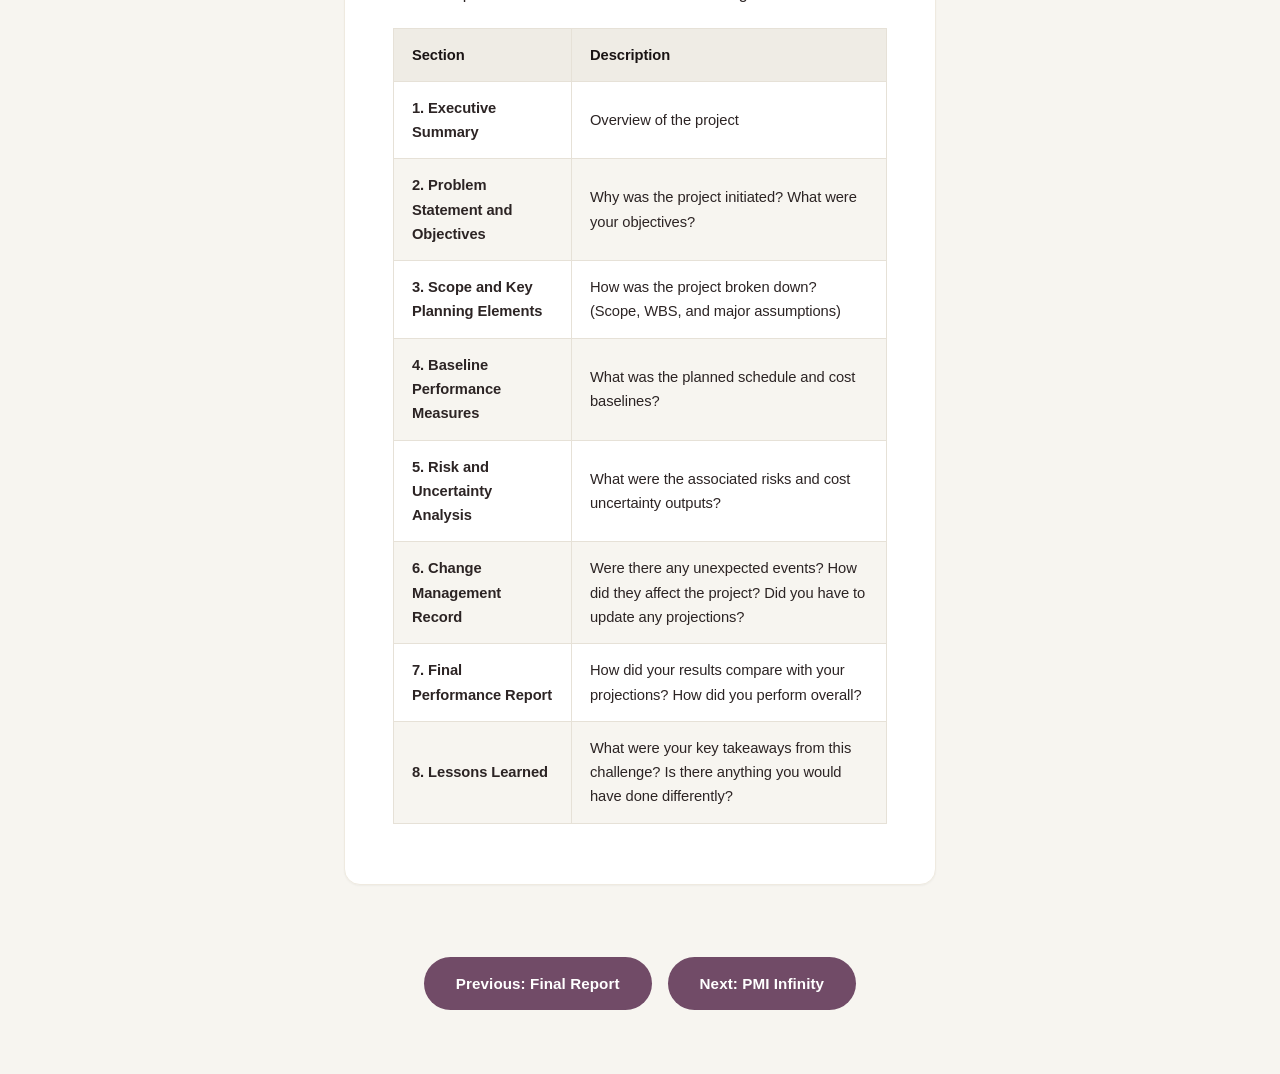
==== commit eb24ff3e: "Remove right sidebar, update modules count to 11" ====
--- a/guidelines.html
+++ b/guidelines.html
@@ -27,7 +27,7 @@
         <section class="content-section">
             <div class="section-content">
                 <h2>Overview</h2>
-                <p>This case challenge is made up of 10 modules, each presenting a progressive scenario you might
+                <p>This case challenge is made up of 11 modules, each presenting a progressive scenario you might
                     encounter in a real project.</p>
 
                 <p>By the end, you will bring together everything you've developed into a <strong>final
--- a/styles.css
+++ b/styles.css
@@ -1,358 +1,259 @@
-/*! 
- * PMI-LA Case Study Challenge Stylesheet
- * Modern, responsive design for educational tech platform
- * Includes normalize.css v8.0.1 integration
+/*!
+ * PMI-LA Case Study Challenge — Premium Light Edition
  */
 
 /* ==========================================================================
-   CSS RESET & NORMALIZE (integrated)
-   ========================================================================== */
-html {
-  line-height: 1.15;
-  -webkit-text-size-adjust: 100%;
-}
-
-body {
-  margin: 0;
-}
-
-main {
-  display: block;
-}
-
-hr {
-  box-sizing: content-box;
-  height: 0;
-  overflow: visible;
-}
-
-pre {
-  font-family: monospace, monospace;
-  font-size: 1em;
-}
-
-a {
-  background-color: transparent;
-}
-
-b,
-strong {
-  font-weight: bolder;
-}
-
-small {
-  font-size: 80%;
-}
-
-button,
-input,
-select,
-textarea {
-  font-family: inherit;
-  font-size: 100%;
-  line-height: 1.15;
-  margin: 0;
-}
-
-button,
-input {
-  overflow: visible;
-}
-
-button,
-select {
-  text-transform: none;
-}
-
-button,
-[type="button"],
-[type="reset"],
-[type="submit"] {
-  -webkit-appearance: button;
-}
-
-button::-moz-focus-inner,
-[type="button"]::-moz-focus-inner,
-[type="reset"]::-moz-focus-inner,
-[type="submit"]::-moz-focus-inner {
-  border-style: none;
-  padding: 0;
-}
-
-button:-moz-focusring,
-[type="button"]:-moz-focusring,
-[type="reset"]:-moz-focusring,
-[type="submit"]:-moz-focusring {
-  outline: 1px dotted ButtonText;
-}
-
-details {
-  display: block;
-}
-
-summary {
-  display: list-item;
-}
-
-template {
-  display: none;
-}
-
-[hidden] {
-  display: none;
-}
-
-/* ==========================================================================
-   DESIGN SYSTEM - CSS CUSTOM PROPERTIES
+   RESET / NORMALIZE
+   ========================================================================== */
+html { line-height: 1.15; -webkit-text-size-adjust: 100%; }
+body { margin: 0; }
+main { display: block; }
+hr { box-sizing: content-box; height: 0; overflow: visible; }
+pre { font-family: monospace, monospace; font-size: 1em; }
+a { background-color: transparent; }
+b, strong { font-weight: 700; }
+small { font-size: 80%; }
+button, input, select, textarea { font-family: inherit; font-size: 100%; line-height: 1.15; margin: 0; }
+button, input { overflow: visible; }
+button, select { text-transform: none; }
+button, [type="button"], [type="reset"], [type="submit"] { -webkit-appearance: button; }
+button::-moz-focus-inner, [type="button"]::-moz-focus-inner,
+[type="reset"]::-moz-focus-inner, [type="submit"]::-moz-focus-inner { border-style: none; padding: 0; }
+details { display: block; }
+summary { display: list-item; }
+template { display: none; }
+[hidden] { display: none; }
+
+/* ==========================================================================
+   FONT IMPORT
+   ========================================================================== */
+@import url('https://fonts.googleapis.com/css2?family=Manrope:wght@300;400;500;600;700;800&family=Fraunces:opsz,wght@9..144,400;9..144,500;9..144,600;9..144,700&display=swap');
+
+/* ==========================================================================
+   DESIGN TOKENS — PREMIUM LIGHT
    ========================================================================== */
 :root {
-  /* Color System */
-  --primary-50: #eff6ff;
-  --primary-100: #dbeafe;
-  --primary-200: #bfdbfe;
-  --primary-300: #93c5fd;
-  --primary-400: #60a5fa;
-  --primary-500: #3b82f6;
-  --primary-600: #2563eb;
-  --primary-700: #1d4ed8;
-  --primary-800: #1e40af;
-  --primary-900: #1e3a8a;
-
-  --gray-50: #f9fafb;
-  --gray-100: #f3f4f6;
-  --gray-200: #e5e7eb;
-  --gray-300: #d1d5db;
-  --gray-400: #9ca3af;
-  --gray-500: #6b7280;
-  --gray-600: #4b5563;
-  --gray-700: #374151;
-  --gray-800: #1f2937;
-  --gray-900: #111827;
-
-  --success-500: #10b981;
-  --warning-500: #f59e0b;
-  --error-500: #ef4444;
+  /* Surfaces — warm off-white */
+  --bg:           #f7f5f0;
+  --bg-elevated:  #ffffff;
+  --bg-soft:      #efece5;
+  --bg-sidebar:   #ffffff;
+  --bg-tinted:    #f1ecf3;
+
+  /* Brand — deep aubergine */
+  --accent:       #714b67;
+  --accent-dark:  #4f2f4a;
+  --accent-light: #9f7a96;
+  --accent-tint:  #e8dde6;
+  --accent-glow:  rgba(113, 75, 103, 0.08);
+
+  /* Text */
+  --text:         #2c2424;
+  --text-muted:   #6b6262;
+  --text-faint:   #9c9290;
+  --heading:      #1a1414;
+
+  /* Borders */
+  --border:       #e6e1d7;
+  --border-light: #efeae0;
+  --border-strong:#d4cdbf;
+
+  /* Legacy aliases — pages reference --primary-* and --gray-* */
+  --primary-50:  #faf6f8;
+  --primary-100: #efe5eb;
+  --primary-200: #ddc9d4;
+  --primary-300: #c4a3b6;
+  --primary-400: #a07d92;
+  --primary-500: #714b67;
+  --primary-600: #5d3c54;
+  --primary-700: #4f2f4a;
+  --primary-800: #3a2237;
+  --primary-900: #251726;
+
+  --gray-50:  #f7f5f0;
+  --gray-100: #efece5;
+  --gray-200: #e6e1d7;
+  --gray-300: #d4cdbf;
+  --gray-400: #9c9290;
+  --gray-500: #6b6262;
+  --gray-600: #4a4040;
+  --gray-700: #2c2424;
+  --gray-800: #1a1414;
+  --gray-900: #100b0b;
+
+  --success-500: #2e8b6b;
+  --warning-500: #c08a3e;
+  --error-500:   #b04545;
 
   /* Typography */
-  --font-family-sans: -apple-system, BlinkMacSystemFont, 'Segoe UI', Roboto, 'Helvetica Neue', Arial, sans-serif;
-  --font-family-mono: 'SF Mono', Monaco, 'Cascadia Code', 'Roboto Mono', Consolas, 'Courier New', monospace;
-
-  /* Spacing Scale */
-  --space-1: 0.25rem;
-  --space-2: 0.5rem;
-  --space-3: 0.75rem;
-  --space-4: 1rem;
-  --space-5: 1.25rem;
-  --space-6: 1.5rem;
-  --space-8: 2rem;
-  --space-10: 2.5rem;
-  --space-12: 3rem;
-  --space-16: 4rem;
-  --space-20: 5rem;
+  --font-family-sans:    'Manrope', -apple-system, BlinkMacSystemFont, 'Segoe UI', sans-serif;
+  --font-family-display: 'Fraunces', Georgia, serif;
+  --font-family-mono:    'SF Mono', Monaco, Consolas, monospace;
+
+  /* Spacing */
+  --space-1: 0.25rem; --space-2: 0.5rem; --space-3: 0.75rem;
+  --space-4: 1rem;    --space-5: 1.25rem; --space-6: 1.5rem;
+  --space-8: 2rem;    --space-10: 2.5rem; --space-12: 3rem;
+  --space-16: 4rem;   --space-20: 5rem;
 
   /* Layout */
-  --sidebar-width: 320px;
-  --content-max-width: 900px;
-  --header-height: 60px;
+  --sidebar-width: 280px;
+  --content-max-width: 880px;
 
   /* Shadows */
-  --shadow-sm: 0 1px 2px 0 rgba(0, 0, 0, 0.05);
-  --shadow-md: 0 4px 6px -1px rgba(0, 0, 0, 0.1), 0 2px 4px -1px rgba(0, 0, 0, 0.06);
-  --shadow-lg: 0 10px 15px -3px rgba(0, 0, 0, 0.1), 0 4px 6px -2px rgba(0, 0, 0, 0.05);
-  --shadow-xl: 0 20px 25px -5px rgba(0, 0, 0, 0.1), 0 10px 10px -5px rgba(0, 0, 0, 0.04);
-
-  /* Border Radius */
-  --radius-sm: 0.25rem;
-  --radius-md: 0.375rem;
-  --radius-lg: 0.5rem;
-  --radius-xl: 0.75rem;
-  --radius-2xl: 1rem;
+  --shadow-sm: 0 1px 2px rgba(20, 14, 14, 0.04);
+  --shadow-md: 0 4px 16px rgba(20, 14, 14, 0.05);
+  --shadow-lg: 0 12px 40px rgba(20, 14, 14, 0.08);
+  --shadow-xl: 0 24px 60px rgba(20, 14, 14, 0.10);
+
+  /* Radius */
+  --radius-sm:  4px;
+  --radius-md:  8px;
+  --radius-lg:  12px;
+  --radius-xl:  16px;
+  --radius-2xl: 24px;
   --radius-full: 9999px;
 
   /* Transitions */
-  --transition-fast: 150ms ease;
-  --transition-base: 250ms ease;
-  --transition-slow: 350ms ease;
-}
-
-/* ==========================================================================
-   BASE STYLES
-   ========================================================================== */
-* {
-  box-sizing: border-box;
-}
-
-html {
-  font-size: 16px;
-  scroll-behavior: smooth;
-}
+  --transition-fast: 180ms cubic-bezier(0.4, 0, 0.2, 1);
+  --transition-base: 280ms cubic-bezier(0.4, 0, 0.2, 1);
+  --transition-slow: 400ms cubic-bezier(0.4, 0, 0.2, 1);
+}
+
+/* ==========================================================================
+   BASE
+   ========================================================================== */
+*, *::before, *::after { box-sizing: border-box; }
+
+html { font-size: 16px; scroll-behavior: smooth; }
 
 body {
   font-family: var(--font-family-sans);
-  line-height: 1.6;
-  color: var(--gray-800);
-  background-color: var(--gray-50);
+  font-weight: 400;
+  line-height: 1.65;
+  color: var(--text);
+  background: var(--bg);
   display: flex;
   min-height: 100vh;
   -webkit-font-smoothing: antialiased;
   -moz-osx-font-smoothing: grayscale;
-}
-
-/* ==========================================================================
-   SIDEBAR NAVIGATION
-   ========================================================================== */
-/* Sidebar Navigation */
+  letter-spacing: -0.005em;
+}
+
+/* ==========================================================================
+   SIDEBAR
+   ========================================================================== */
 .sidebar {
-  background-color: #edf7ff;
-  /* Very light blue background */
+  background: var(--bg-sidebar);
   position: fixed;
-  top: 0;
-  left: 0;
-  width: 300px;
+  top: 0; left: 0;
+  width: var(--sidebar-width);
   height: 100vh;
   overflow-y: auto;
-  padding: 20px;
-  border-right: 1px solid #e0e0e0;
+  padding: 0;
+  border-right: 1px solid var(--border);
+  z-index: 1000;
   transition: transform 0.3s ease;
-  z-index: 1000;
-}
+}
+
+.sidebar::-webkit-scrollbar { width: 4px; }
+.sidebar::-webkit-scrollbar-thumb { background: var(--border-strong); border-radius: 2px; }
+.sidebar::-webkit-scrollbar-track { background: transparent; }
 
 @media (max-width: 1024px) {
-  .sidebar {
-    transform: translateX(-100%);
-    /* Hide by default on mobile */
-  }
-
-  .sidebar.active {
-    transform: translateX(0);
-    /* Show when active */
-  }
-}
-
-.sidebar h1 {
-  font-size: 1.5rem;
-  font-weight: 700;
-  margin-bottom: var(--space-6);
-  color: var(--primary-800);
-  text-align: center;
-  padding-bottom: var(--space-4);
-  border-bottom: 4px solid var(--primary-200);
-  background: linear-gradient(135deg, var(--primary-600), var(--primary-700));
-  -webkit-background-clip: text;
-  -webkit-text-fill-color: transparent;
-  background-clip: text;
+  .sidebar { transform: translateX(-100%); }
+  .sidebar.active { transform: translateX(0); }
+}
+
+/* Wordmark removed per request — keep selector for safety */
+.sidebar h1 { display: none; }
+
+.sidebar h2 {
+  font-size: 0.7rem;
+  font-weight: 600;
+  letter-spacing: 0.14em;
+  text-transform: uppercase;
+  color: var(--text-faint);
+  margin: 24px 0 8px;
+  padding: 0 28px;
+  font-family: var(--font-family-sans);
+}
+
+.sidebar h2:first-of-type {
+  margin-top: 32px;
 }
 
 .sidebar ul {
   list-style: none;
   margin: 0;
-  padding: 0;
-}
-
-.sidebar li {
-  margin-bottom: var(--space-1);
-}
+  padding: 12px 16px 24px;
+}
+
+.sidebar li { margin-bottom: 1px; }
 
 .sidebar a {
-  color: var(--gray-700);
+  color: var(--text);
   text-decoration: none;
   display: block;
-  padding: var(--space-3) var(--space-4);
-  border-radius: var(--radius-lg);
-  transition: all var(--transition-base);
-  font-size: 0.9375rem;
+  padding: 8px 12px;
+  border-radius: var(--radius-md);
+  transition: background var(--transition-fast), color var(--transition-fast);
+  font-size: 0.875rem;
   font-weight: 500;
-  border-left: 3px solid transparent;
-  position: relative;
-  overflow: hidden;
-}
-
-.sidebar a::before {
-  content: '';
-  position: absolute;
-  top: 0;
-  left: 0;
-  right: 0;
-  bottom: 0;
-  background: linear-gradient(135deg, var(--primary-100), var(--primary-50));
-  opacity: 0;
-  transition: opacity var(--transition-base);
-  z-index: -1;
+  border-left: 2px solid transparent;
+  letter-spacing: -0.005em;
 }
 
 .sidebar a:hover {
-  color: var(--primary-700);
-  transform: translateX(var(--space-1));
-  border-left-color: var(--primary-400);
-  box-shadow: var(--shadow-md);
-}
-
-.sidebar a:hover::before {
-  opacity: 1;
+  background: var(--bg-soft);
+  color: var(--accent-dark);
 }
 
 .sidebar a.active {
-  background: linear-gradient(135deg, var(--primary-100), var(--primary-50));
-  color: var(--primary-800);
+  color: var(--accent);
+  background: var(--accent-glow);
   font-weight: 600;
-  border-left-color: var(--primary-600);
-  box-shadow: var(--shadow-md);
-}
-
-.sidebar .sub-item {
-  padding-left: var(--space-8);
-  font-size: 0.875rem;
-}
-
-.sidebar .sub-item .sub-item {
-  padding-left: var(--space-10);
+  border-left-color: var(--accent);
+}
+
+.sidebar .sub-item { padding-left: 16px; }
+.sidebar .sub-item a {
   font-size: 0.8125rem;
-}
-
-/* Navigation Intro Section Styling */
-.sidebar .intro-section a {
-  display: block;
-  padding: 8px 12px;
-  border-radius: 4px;
-  margin: 4px 0;
-}
-
-.sidebar .intro-section a:hover {
-  background-color: #cce7ff;
-  /* Slightly darker blue on hover */
-}
-
+  color: var(--text-muted);
+  font-weight: 400;
+  padding: 6px 12px;
+}
+.sidebar .sub-item a:hover { color: var(--text); background: var(--bg-soft); }
+.sidebar .sub-item a.active { color: var(--accent); font-weight: 500; }
+
+.sidebar ul .nav-divider {
+  height: 1px;
+  background: var(--border);
+  margin: 12px 0;
+  padding: 0;
+  list-style: none;
+}
+
+.sidebar .intro-section a { display: block; padding: 8px 12px; border-radius: var(--radius-md); margin: 1px 0; }
+.sidebar .intro-section a:hover { background: var(--bg-soft); }
 .sidebar .intro-section a[aria-current="page"],
 .sidebar .intro-section a.active {
-  background-color: #a0cdf7;
-  /* Darker blue for selected state */
-}
-
-/* Navigation Divider Styling */
-
-/* Ensure divider spans full width */
-.sidebar ul .nav-divider {
-  margin-left: -20px;
-  margin-right: -20px;
-  padding: 0 20px;
-}
-
-/* ==========================================================================
-   MAIN CONTENT LAYOUT
-   ========================================================================== */
-/* Main content layout adjustments */
+  background: var(--accent-glow);
+  color: var(--accent);
+  border-left-color: var(--accent);
+}
+
+/* ==========================================================================
+   MAIN CONTENT
+   ========================================================================== */
 .main-content {
-  margin-left: 300px;
-  /* Width of nav sidebar */
+  margin-left: var(--sidebar-width);
   margin-right: 280px;
-  /* Width of right sidebar */
-  padding: var(--space-12) var(--space-8);
+  padding: 88px 64px 64px;
   display: flex;
   flex-direction: column;
   align-items: center;
-  /* Center children horizontally */
-  width: calc(100% - 580px);
-  /* Total width minus both sidebars */
+  width: calc(100% - 560px);
 }
 
 @media (max-width: 1024px) {
@@ -360,1300 +261,954 @@
     margin-left: 0;
     margin-right: 0;
     width: 100%;
-    padding: var(--space-6) var(--space-4);
+    padding: 56px 32px;
   }
 }
 
-/* Card Components */
+/* Hero title */
+.main-content > h1 {
+  font-family: var(--font-family-display);
+  color: var(--heading);
+  font-size: 3.4rem;
+  font-weight: 500;
+  letter-spacing: -0.04em;
+  line-height: 1.05;
+  text-align: left;
+  margin: 0 0 20px;
+  width: 100%;
+  max-width: var(--content-max-width);
+}
+
+.main-content > h2:first-of-type {
+  color: var(--text-muted);
+  font-size: 1.15rem;
+  font-weight: 400;
+  text-align: left;
+  margin: 0 0 56px;
+  width: 100%;
+  max-width: var(--content-max-width);
+  letter-spacing: -0.005em;
+  line-height: 1.5;
+}
+
+.main-content h1 + h2 { margin-top: -8px; }
+
+/* Cards */
 .main-content section {
-  margin-bottom: 2rem;
-  padding: var(--space-6);
-  background: white;
+  margin-bottom: 24px;
+  padding: 40px 48px;
+  background: var(--bg-elevated);
   border-radius: var(--radius-xl);
-  box-shadow: var(--shadow-md);
-  border: 1px solid var(--gray-200);
-  transition: all var(--transition-base);
+  box-shadow: var(--shadow-sm);
+  border: 1px solid var(--border-light);
+  transition: box-shadow var(--transition-base), border-color var(--transition-base);
   position: relative;
   overflow: hidden;
   width: 100%;
-  /* Take full width of the centered container */
-}
-
-.main-content section::before {
-  content: '';
-  position: absolute;
-  top: 0;
-  left: 0;
-  right: 0;
-  height: 4px;
-  background: linear-gradient(135deg, var(--primary-500), var(--primary-600));
+  max-width: var(--content-max-width);
 }
 
 .main-content section:hover {
-  box-shadow: var(--shadow-lg);
-  transform: translateY(-2px);
-}
-
-/* Button Components */
-.button {
+  box-shadow: var(--shadow-md);
+  border-color: var(--border);
+}
+
+/* Internal headings */
+.main-content h2 {
+  font-family: var(--font-family-display);
+  color: var(--heading);
+  font-size: 1.6rem;
+  font-weight: 500;
+  margin: var(--space-8) 0 var(--space-3);
+  letter-spacing: -0.025em;
+  line-height: 1.2;
+}
+
+.main-content h3 {
+  font-family: var(--font-family-sans);
+  color: var(--heading);
+  font-size: 1.05rem;
+  font-weight: 700;
+  margin: var(--space-5) 0 var(--space-2);
+  letter-spacing: -0.01em;
+}
+
+.main-content p {
+  color: var(--text);
+  margin-bottom: var(--space-4);
+  font-size: 1rem;
+  line-height: 1.7;
+}
+
+.main-content li {
+  color: var(--text);
+  font-size: 1rem;
+  line-height: 1.7;
+  margin-bottom: 6px;
+}
+
+.main-content a {
+  color: var(--accent);
+  text-decoration: none;
+  border-bottom: 1px solid var(--accent-tint);
+  transition: border-color var(--transition-fast);
+}
+
+.main-content a:hover {
+  border-bottom-color: var(--accent);
+}
+
+.main-content strong {
+  color: var(--heading);
+  font-weight: 700;
+}
+
+/* ==========================================================================
+   BUTTONS
+   ========================================================================== */
+.button,
+.main-content a.button {
   display: inline-flex;
   align-items: center;
   justify-content: center;
-  padding: var(--space-3) var(--space-6);
-  background: linear-gradient(135deg, var(--primary-500), var(--primary-600));
-  color: white;
+  padding: 14px 32px;
+  background: var(--accent);
+  color: #ffffff !important;
   text-decoration: none;
-  border-radius: var(--radius-lg);
+  border-radius: var(--radius-full);
   font-weight: 600;
-  font-size: 1.125rem;
-  transition: all var(--transition-base);
-  border: none;
+  font-size: 0.95rem;
+  letter-spacing: 0.005em;
+  transition: background var(--transition-base), transform var(--transition-fast), box-shadow var(--transition-base);
+  border: none !important;
+  border-bottom: none !important;
   cursor: pointer;
-  box-shadow: var(--shadow-md);
-  position: relative;
-  overflow: hidden;
-}
-
-.button::before {
-  content: '';
-  position: absolute;
-  top: 0;
-  left: -100%;
-  width: 100%;
-  height: 100%;
-  background: linear-gradient(90deg, transparent, rgba(255, 255, 255, 0.2), transparent);
-  transition: left var(--transition-slow);
-}
-
-.button:hover {
-  transform: translateY(-2px);
-  box-shadow: var(--shadow-lg);
-  background: linear-gradient(135deg, var(--primary-600), var(--primary-700));
-}
-
-.button:hover::before {
-  left: 100%;
-}
-
-.button:active {
-  transform: translateY(0);
-}
-
-/* Navigation Buttons */
+  font-family: var(--font-family-sans);
+}
+
+.button:hover,
+.main-content a.button:hover {
+  background: var(--accent-dark);
+  transform: translateY(-1px);
+  box-shadow: 0 8px 24px rgba(113, 75, 103, 0.25);
+  color: #ffffff !important;
+  border-bottom: none !important;
+}
+
+.button:active { transform: translateY(0); }
+
+.button.back {
+  background: transparent;
+  border: 1px solid var(--border-strong);
+  color: var(--text);
+}
+
+.button.back:hover {
+  background: var(--bg-soft);
+  border-color: var(--accent);
+  color: var(--accent-dark);
+  box-shadow: none;
+}
+
+.button.start-journey { background: var(--success-500); }
+.button.start-journey:hover { background: #246d54; box-shadow: 0 8px 24px rgba(46, 139, 107, 0.25); }
+
 .navigation-buttons {
   display: flex;
   justify-content: center;
-  gap: var(--space-8);
-  margin-top: var(--space-8);
+  gap: var(--space-4);
+  margin-top: var(--space-12);
   width: 100%;
+  max-width: var(--content-max-width);
 }
 
 .navigation-buttons .button {
-  flex: 1;
-  /* Make buttons take equal width */
-  max-width: 400px;
-  /* Prevent buttons from getting too wide */
+  flex: 0 0 auto;
   text-align: center;
-  white-space: normal;
-  /* Allow text to wrap if needed */
-}
-
-/* Mystery Button System */
+}
+
+/* ==========================================================================
+   MYSTERY / SCENARIO BUTTONS
+   ========================================================================== */
 .scenario-buttons {
   display: flex;
-  gap: var(--space-4);
+  gap: var(--space-3);
   justify-content: center;
   margin: var(--space-8) 0;
   flex-wrap: wrap;
 }
 
 .mystery-button {
-  background: linear-gradient(135deg, #667eea 0%, #764ba2 100%);
-  color: white;
+  background: var(--accent-dark);
+  color: #fff;
   border: none;
-  padding: var(--space-4) var(--space-8);
+  padding: 14px 32px;
   border-radius: var(--radius-full);
-  font-size: 1.125rem;
+  font-size: 0.95rem;
   font-weight: 600;
   cursor: pointer;
   transition: all var(--transition-base);
-  box-shadow: var(--shadow-lg);
-  position: relative;
-  overflow: hidden;
   min-width: 160px;
-}
-
-.mystery-button::before {
-  content: '';
-  position: absolute;
-  top: 50%;
-  left: 50%;
-  width: 0;
-  height: 0;
-  background: rgba(255, 255, 255, 0.2);
-  border-radius: 50%;
-  transition: all var(--transition-slow);
-  transform: translate(-50%, -50%);
+  font-family: var(--font-family-sans);
 }
 
 .mystery-button:hover {
-  transform: translateY(-4px);
-  box-shadow: var(--shadow-xl);
-}
-
-.mystery-button:hover::before {
-  width: 300px;
-  height: 300px;
-}
-
-.mystery-button:active {
+  background: var(--accent);
   transform: translateY(-2px);
+  box-shadow: 0 10px 28px rgba(113, 75, 103, 0.28);
 }
 
 .mystery-button.selected {
-  background: linear-gradient(135deg, var(--success-500), #059669);
-  box-shadow: 0 4px 15px rgba(16, 185, 129, 0.4);
+  background: var(--success-500);
+  box-shadow: 0 6px 20px rgba(46, 139, 107, 0.25);
 }
 
 .scenario-content {
   margin-top: var(--space-8);
   padding: var(--space-8);
-  background: linear-gradient(135deg, var(--primary-50), var(--gray-50));
+  background: var(--bg-soft);
   border-radius: var(--radius-xl);
-  border: 1px solid var(--primary-200);
-  animation: fadeInUp 0.5s ease-out;
-  box-shadow: var(--shadow-md);
+  border: 1px solid var(--border);
+  animation: fadeInUp 0.4s ease-out;
 }
 
 @keyframes fadeInUp {
-  from {
-    opacity: 0;
-    transform: translateY(20px);
-  }
-
-  to {
-    opacity: 1;
-    transform: translateY(0);
-  }
-}
-
-/* Placeholder Text */
-.placeholder-text {
-  color: var(--gray-500);
-  font-style: italic;
-  padding: var(--space-4);
-  background: var(--gray-100);
-  border-radius: var(--radius-lg);
-  border-left: 4px solid var(--gray-300);
-}
-
-/* Overview Components */
-.overview-content {
-  color: var(--gray-800);
-}
-
-.overview-content p {
-  color: var(--gray-800);
-  text-decoration: none;
-}
-
-.overview {
-  background: linear-gradient(135deg, var(--primary-50), var(--gray-50));
-  border: 1px solid var(--primary-200);
-}
-
-.lifecycle-overview {
-  margin-top: var(--space-8);
-}
-
-.lifecycle-stages {
-  display: grid;
-  grid-template-columns: repeat(auto-fit, minmax(200px, 1fr));
-  gap: var(--space-6);
-  margin-top: var(--space-6);
-}
-
-.stage {
-  background: white;
-  padding: var(--space-6);
-  border-radius: var(--radius-lg);
+  from { opacity: 0; transform: translateY(12px); }
+  to   { opacity: 1; transform: translateY(0); }
+}
+
+/* ==========================================================================
+   ANNOUNCEMENTS
+   ========================================================================== */
+.announcements-section {
+  margin: 0 0 40px;
+  border-radius: var(--radius-xl);
+  background: var(--bg-elevated);
+  border: 1px solid var(--border-light);
+  overflow: hidden;
   box-shadow: var(--shadow-sm);
-  border: 1px solid var(--gray-200);
-  transition: all var(--transition-base);
-  text-align: center;
-}
-
-.stage:hover {
-  transform: translateY(-4px);
-  box-shadow: var(--shadow-md);
-}
-
-.stage h5 {
-  color: var(--primary-700);
-  font-weight: 700;
-  margin-bottom: var(--space-2);
-}
-
-/* Timeline Components */
-.timeline-breakdown {
-  display: grid;
-  grid-template-columns: repeat(auto-fit, minmax(200px, 1fr));
-  gap: var(--space-4);
-  margin-top: var(--space-6);
-}
-
-.timeline-item {
-  background: linear-gradient(135deg, var(--primary-50), white);
-  padding: var(--space-4);
-  border-radius: var(--radius-lg);
-  border: 1px solid var(--primary-200);
-  text-align: center;
-  transition: all var(--transition-base);
-}
-
-.timeline-item:hover {
-  transform: scale(1.02);
-  box-shadow: var(--shadow-md);
-}
-
-.timeline-item h5 {
-  color: var(--primary-700);
-  font-weight: 700;
-}
-
-/* Links */
-.discord-link {
-  color: var(--primary-600);
-  text-decoration: underline;
-  font-weight: 600;
-  transition: color var(--transition-fast);
-}
-
-.discord-link:hover {
-  color: var(--primary-700);
-}
-
-/* Start Button */
-.start-button {
-  text-align: center;
-  margin-top: var(--space-16);
-}
-
-.start-button .button {
-  font-size: 1.125rem;
-  padding: var(--space-4) var(--space-10);
-  background: linear-gradient(135deg, var(--success-500), #059669);
-}
-
-.start-button .button:hover {
-  background: linear-gradient(135deg, #059669, #047857);
-}
-
-/* Remove custom guidelines styling */
-.challenge-overview,
-.module-components,
-.rubric-sections {
-  /* Reset to default styles */
-  margin: 0;
-  padding: 0;
-}
-
-.main-content ul,
-.main-content ol {
-  margin-left: 2rem;
-}
-
-/* Basic table styling */
-.rubric-table {
+  max-width: var(--content-max-width);
   width: 100%;
-  border-collapse: collapse;
-  margin: 1rem 0;
-}
-
-.rubric-table th,
-.rubric-table td {
-  padding: 0.75rem;
-  text-align: left;
-  border: 1px solid #ddd;
-}
-
-.rubric-table th {
-  background-color: #f5f5f5;
-  font-weight: bold;
-}
-
-.rubric-table tr:nth-child(even) {
-  background-color: #f9f9f9;
-}
-
-/* Content Table Styling */
-.content-table {
-  width: 100%;
-  border-collapse: collapse;
-  margin: 1rem 0;
-}
-
-.content-table td {
-  padding: 1rem;
-  border-bottom: 1px solid #e2e8f0;
-  vertical-align: top;
-}
-
-.content-table tr:last-child td {
-  border-bottom: none;
-}
-
-.content-table td:first-child {
-  width: 25%;
-  white-space: nowrap;
-  color: #2d3748;
-}
-
-.content-table td:last-child {
-  color: #4a5568;
-}
-
-.content-table tr:hover {
-  background-color: #f7fafc;
-}
-
-/* Event Card Grid Styling */
-.event-card-grid {
-  display: grid;
-  grid-template-columns: repeat(3, 1fr);
-  gap: 2rem;
-  margin: 2rem 0;
-}
-
-.event-detail {
-  text-align: center;
-  padding: 1.5rem;
-  background: white;
-  border-radius: var(--radius-lg);
-  box-shadow: var(--shadow-sm);
-}
-
-.event-detail strong {
-  display: block;
-  margin-bottom: 1rem;
-  color: var(--primary-600);
-  font-size: 1.1rem;
-}
-
-.event-detail p {
-  margin: 0;
-  line-height: 1.5;
-}
-
-/* Content Section Styling */
-.content-section {
-  margin-bottom: 2rem;
-}
-
-.section-content h2 {
-  color: #2d3748;
-  font-size: 1.5rem;
-  margin-top: 2rem;
-  margin-bottom: 1rem;
-  padding-bottom: 0.5rem;
-  border-bottom: 3px solid #90cdf4;
-}
-
-.section-content h2:first-child {
-  margin-top: 0;
-}
-
-.section-content p {
-  margin-bottom: 1rem;
-  line-height: 1.6;
-}
-
-.section-content ul {
-  margin-bottom: 2rem;
-}
-
-/* Resource Category Styling */
-.resource-category {
-  margin-bottom: 2rem;
-}
-
-.resource-category h3 {
-  color: #2d3748;
-  font-size: 1.1rem;
-  margin-bottom: 1rem;
-}
-
-.document-links {
-  display: flex;
-  flex-direction: column;
-  gap: 0.75rem;
-  align-items: flex-start;
-  /* Align items to the start of the container */
-}
-
-.document-links-group {
-  display: flex;
-  flex-direction: column;
-  gap: 0.75rem;
-  align-items: flex-start;
-  /* Align items to the start of the container */
-}
-
-.document-link {
-  display: inline-flex;
-  /* Changed to inline-flex */
-  align-items: center;
-  padding: 0.75rem 1rem;
-  background-color: #f7fafc;
-  border: 1px solid #e2e8f0;
-  border-radius: 6px;
-  color: #2d3748;
-  text-decoration: none;
-  transition: all 0.2s ease;
-  white-space: nowrap;
-  /* Keep text in one line */
-}
-
-.document-link:hover {
-  background-color: #edf2f7;
-  border-color: #cbd5e0;
-  transform: translateY(-1px);
-  box-shadow: 0 2px 4px rgba(0, 0, 0, 0.05);
-}
-
-.document-link .icon {
-  margin-right: 0.75rem;
-  font-size: 1.25rem;
-}
-
-/* ==========================================================================
-   RESPONSIVE DESIGN
-   ========================================================================== */
-
-/* Tablet */
-@media (max-width: 1024px) {
-  :root {
-    --sidebar-width: 280px;
-  }
-
-  .main-content {
-    padding: var(--space-8) var(--space-6);
-  }
-
-  .lifecycle-stages {
-    grid-template-columns: repeat(auto-fit, minmax(180px, 1fr));
-  }
-}
-
-/* Mobile */
-@media (max-width: 768px) {
-  body {
-    flex-direction: column;
-  }
-
-  .sidebar {
-    width: 85%;
-    max-width: 300px;
-  }
-
-  .right-sidebar {
-    width: 85%;
-    max-width: 300px;
-  }
-
-  .main-content {
-    margin-left: 0;
-    margin-right: 0;
-    padding: var(--space-6) var(--space-4);
-    width: 100%;
-  }
-
-  .main-content h1 {
-    font-size: 2rem;
-    margin-bottom: var(--space-6);
-  }
-
-  /* Adjust grid layouts for mobile */
-  .event-card-grid,
-  .timeline-breakdown,
-  .lifecycle-stages {
-    grid-template-columns: 1fr;
-    gap: var(--space-4);
-  }
-
-  /* Make tables scrollable on mobile */
-  .table-container {
-    overflow-x: auto;
-    -webkit-overflow-scrolling: touch;
-    margin: 0 -1rem;
-    padding: 0 1rem;
-  }
-
-  /* Adjust buttons for better mobile tapping */
-  .button,
-  .mystery-button,
-  .document-link {
-    padding: var(--space-4) var(--space-6);
-    min-height: 44px;
-    /* Minimum tap target size */
-  }
-
-  .navigation-buttons {
-    flex-direction: column;
-    gap: var(--space-4);
-  }
-
-  .navigation-buttons .button {
-    width: 100%;
-  }
-
-  /* Improve readability on mobile */
-  p,
-  li {
-    font-size: 1rem;
-    line-height: 1.6;
-  }
-
-  h2 {
-    font-size: 2rem;
-  }
-
-  h3 {
-    font-size: 1.5rem;
-  }
-
-  /* Adjust spacing */
-  .section {
-    margin-bottom: var(--space-8);
-    padding: var(--space-4);
-  }
-}
-
-/* Small Mobile */
-@media (max-width: 480px) {
-  .main-content {
-    padding: var(--space-4) var(--space-3);
-  }
-
-  .main-content section {
-    padding: var(--space-6);
-    margin-bottom: var(--space-8);
-  }
-
-  .navigation-buttons {
-    flex-direction: column;
-    align-items: center;
-  }
-}
-
-/* ==========================================================================
-   ACCESSIBILITY & FOCUS STATES
-   ========================================================================== */
-@media (prefers-reduced-motion: reduce) {
-  * {
-    animation-duration: 0.01ms !important;
-    animation-iteration-count: 1 !important;
-    transition-duration: 0.01ms !important;
-  }
-}
-
-.button:focus,
-.mystery-button:focus,
-.sidebar a:focus {
-  outline: 2px solid var(--primary-500);
-  outline-offset: 2px;
-}
-
-/* High contrast mode support */
-@media (prefers-contrast: high) {
-  :root {
-    --primary-500: #1d4ed8;
-    --gray-700: #000000;
-    --gray-800: #000000;
-  }
-}
-
-/* Right Sidebar */
-.right-sidebar {
-  position: fixed;
-  top: 0;
-  right: 0;
-  width: 280px;
-  height: 100vh;
-  background-color: #edf7ff;
-  padding: 20px;
-  border-left: 1px solid #e2e8f0;
-  box-shadow: -2px 0 4px rgba(0, 0, 0, 0.05);
-  transition: transform 0.3s ease;
-  z-index: 1000;
-}
-
-@media (max-width: 1024px) {
-  .right-sidebar {
-    transform: translateX(100%);
-    /* Hide by default on mobile */
-    width: 100%;
-    max-width: 280px;
-  }
-
-  .right-sidebar.active {
-    transform: translateX(0);
-    /* Show when active */
-  }
-}
-
-/* Countdown Widget */
-.countdown-widget {
-  margin-top: 20px;
-  background: white;
-  border-radius: 12px;
-  padding: 20px;
-  box-shadow: 0 4px 6px rgba(0, 0, 0, 0.05);
-}
-
-.current-date {
-  margin-bottom: 25px;
-}
-
-.date-display {
-  text-align: left;
-}
-
-.date-display h3 {
-  font-size: 1.0rem;
-  font-weight: 700;
-  color: #1a202c;
-  margin-bottom: 4px;
-}
-
-.date-display p {
-  font-size: 1.1rem;
-  font-weight: 600;
-  color: #1a202c;
-}
-
-.progress-section {
-  padding: 15px 0;
-}
-
-.progress-container {
-  margin-bottom: 25px;
-}
-
-.progress-label {
-  font-size: 0.9rem;
-  color: #4a5568;
-  margin-bottom: 8px;
-  font-weight: 500;
-}
-
-.progress-bar {
-  width: 100%;
-  height: 20px;
-  /* Increased from 10px */
-  background-color: #e2e8f0;
-  border-radius: 10px;
-  /* Increased to match new height */
-  overflow: hidden;
-  position: relative;
-}
-
-#progress-fill {
-  height: 100%;
-  background: linear-gradient(90deg, #4299e1, #2b6cb0);
-  transition: width 0.5s ease;
-  position: relative;
-}
-
-.progress-text {
-  position: absolute;
-  left: 50%;
-  top: 50%;
-  transform: translate(-50%, -50%);
-  font-size: 0.9rem;
-  color: white;
-  font-weight: 700;
-  text-shadow: 0 1px 2px rgba(0, 0, 0, 0.3);
-  z-index: 1;
-  padding: 0 6px;
-  white-space: nowrap;
-}
-
-/* Add a dark background behind the text for better visibility when progress is low */
-.progress-text::before {
-  content: '';
-  position: absolute;
-  left: -4px;
-  right: -4px;
-  top: -4px;
-  bottom: -4px;
-  background: rgba(0, 0, 0, 0.2);
-  border-radius: 3px;
-  z-index: -1;
-}
-
-.countdown-info {
-  display: flex;
-  flex-direction: column;
-  gap: 20px;
-}
-
-.next-module h4,
-.final-deadline h4 {
-  font-size: 1.1rem;
-  color: #1a202c;
-  margin-bottom: 4px;
-  font-weight: 700;
-}
-
-.next-module p,
-.final-deadline p {
-  font-size: 0.9rem;
-  color: #1a202c;
-  font-weight: 600;
-  line-height: 1.4;
-}
-
-/* Adjust main content margin for right sidebar */
-.main-content {
-  margin-left: 300px;
-  /* Only nav sidebar width */
-  margin-right: 300px;
-  /* Right sidebar width + padding */
-  padding: 20px;
-}
-
-.main-content h1+h2 {
-  margin-top: -10px;
-  /* Reduce space between h1 and h2 */
-}
-
-/* Mobile Menu Button */
-.menu-button {
-  display: none;
-  position: fixed;
-  top: 1rem;
-  left: 1rem;
-  z-index: 1100;
-  background: var(--primary-600);
-  color: white;
-  border: none;
-  padding: 0.5rem;
-  border-radius: var(--radius-md);
-  cursor: pointer;
-  box-shadow: var(--shadow-md);
-}
-
-.menu-button.right {
-  left: auto;
-  right: 1rem;
-}
-
-/* Overlay */
-.sidebar-overlay {
-  display: none;
-  position: fixed;
-  top: 0;
-  left: 0;
-  right: 0;
-  bottom: 0;
-  background: rgba(0, 0, 0, 0.5);
-  z-index: 999;
-  opacity: 0;
-  transition: opacity 0.3s ease;
-}
-
-.sidebar-overlay.active {
-  opacity: 1;
-}
-
-@media (max-width: 1024px) {
-  .menu-button {
-    display: block;
-  }
-
-  .sidebar-overlay {
-    display: block;
-  }
-}
-
-/* Remove left sidebar styles */
-.left-sidebar {
-  display: none;
-}
-
-/* Case Image Styling */
-.case-image {
-  margin: 2rem 0;
-  text-align: center;
-}
-
-.overview-image {
-  max-width: 100%;
-  height: auto;
-  border-radius: 8px;
-  box-shadow: 0 4px 6px rgba(0, 0, 0, 0.1);
-}
-
-/* Initiation Overview Styling */
-.initiation-overview h3 {
-  color: #2d3748;
-  font-size: 1.2rem;
-  margin-top: 1.5rem;
-  margin-bottom: 1rem;
-}
-
-.initiation-overview ul {
-  margin-bottom: 2rem;
-}
-
-.initiation-overview ol {
-  margin-top: 1.5rem;
-  padding-left: 2.5rem;
-}
-
-.initiation-overview ol li {
-  margin-bottom: 1.5rem;
-  line-height: 1.6;
-}
-
-.initiation-overview ol li strong {
-  color: #2d3748;
-  display: block;
-  margin-bottom: 0.5rem;
-  font-size: 1.1rem;
-}
-
-/* Submission Section Styling */
-.submission-section {
-  margin-top: 2rem;
-  padding: 0 1rem;
-}
-
-.submission-section .info-box {
-  background: linear-gradient(135deg, var(--primary-50), white);
-  padding: var(--space-6);
-  border-radius: var(--radius-lg);
-  border: 2px solid var(--primary-200);
-  box-shadow: var(--shadow-md);
-}
-
-.submission-section h3 {
-  color: var(--primary-800);
-  font-size: 1.2rem;
-  font-weight: 700;
-  margin-bottom: var(--space-4);
-}
-
-.submission-section h4 {
-  color: var(--primary-700);
-  font-size: 1.1rem;
-  font-weight: 600;
-  margin: var(--space-4) 0 var(--space-2);
-}
-
-.submission-section p {
-  margin-bottom: var(--space-2);
-  color: var(--gray-700);
-}
-
-.submission-section ol {
-  margin: var(--space-4) 0;
-  padding-left: var(--space-8);
-}
-
-.submission-section ol li {
-  margin-bottom: var(--space-2);
-  color: var(--gray-700);
-}
-
-/* Announcements Section Styling */
-.announcements-section {
-  margin: 2rem 0 3rem 0;
-  border-radius: var(--radius-xl);
-  background: linear-gradient(135deg, var(--primary-50), white);
-  border: 1px solid var(--primary-200);
-  overflow: hidden;
-  box-shadow: var(--shadow-lg);
-  max-width: 900px;
-  width: 100%;
-  position: relative;
-}
-
-.announcements-section::before {
-  content: '';
-  position: absolute;
-  top: 0;
-  left: 0;
-  right: 0;
-  height: 4px;
-  background: linear-gradient(135deg, var(--primary-500), var(--primary-600));
-  z-index: 1;
-}
+}
+
+.announcements-section::before { display: none; }
 
 .announcements-header {
-  background: linear-gradient(135deg, var(--primary-600), var(--primary-700));
-  color: white;
-  padding: var(--space-2) var(--space-6);
-  /* Reduced from var(--space-4) var(--space-6) */
+  background: var(--bg-elevated);
+  border-bottom: 1px solid var(--border-light);
+  color: var(--heading);
+  padding: 18px 28px;
   display: flex;
   align-items: center;
-  gap: var(--space-2);
-}
+  gap: 0;
+}
+
+/* Hide all SVGs in announcements */
+.announcements-header svg,
+.announcement-trigger svg.icon { display: none; }
 
 .announcements-header h3 {
   margin: 0;
-  font-size: 1.25rem;
-  /* Reduced from 1.25rem */
-  font-weight: 600;
-}
-
-.announcements-list {
-  padding: var(--space-4);
-}
+  font-family: var(--font-family-sans);
+  font-size: 0.7rem;
+  font-weight: 700;
+  letter-spacing: 0.16em;
+  text-transform: uppercase;
+  color: var(--text-faint);
+}
+
+.announcements-list { padding: 8px; }
 
 .announcement-item {
-  border: 1px solid var(--primary-100);
-  border-radius: var(--radius-lg);
-  background: white;
-  margin-bottom: var(--space-3);
-  transition: all var(--transition-base);
-}
-
-.announcement-item:last-child {
+  border: none;
+  border-radius: var(--radius-md);
+  background: transparent;
   margin-bottom: 0;
-}
+  transition: background var(--transition-fast);
+  border-bottom: 1px solid var(--border-light);
+}
+
+.announcement-item:last-child { border-bottom: none; }
+.announcement-item:hover { background: var(--bg-soft); }
 
 .announcement-trigger {
   width: 100%;
-  padding: var(--space-4) var(--space-6);
+  padding: 18px 24px;
   background: none;
   border: none;
   display: flex;
   align-items: center;
-  gap: var(--space-4);
+  gap: var(--space-3);
   cursor: pointer;
-  color: var(--gray-800);
+  color: var(--heading);
   font-weight: 600;
+  font-size: 0.98rem;
   text-align: left;
-  transition: all var(--transition-base);
-}
-
-.announcement-trigger:hover {
-  background: var(--primary-50);
-}
-
-.announcement-trigger .icon {
+  font-family: var(--font-family-sans);
+  letter-spacing: -0.005em;
+  position: relative;
+}
+
+.announcement-trigger::after {
+  content: '+';
+  margin-left: auto;
+  font-size: 1.4rem;
+  font-weight: 300;
+  color: var(--text-faint);
   transition: transform var(--transition-base);
-}
-
-.announcement-trigger[aria-expanded="true"] .icon {
-  transform: rotate(180deg);
+  line-height: 1;
+}
+
+.announcement-trigger[aria-expanded="true"]::after {
+  content: '−';
+  transform: rotate(0);
 }
 
 .announcement-content {
   max-height: 0;
   overflow: hidden;
   transition: all var(--transition-base);
-  padding: 0 var(--space-6);
+  padding: 0 24px;
   opacity: 0;
+  color: var(--text);
 }
 
 .announcement-content[aria-hidden="false"] {
   max-height: 500px;
-  padding: var(--space-4) var(--space-6);
+  padding: 0 24px 24px;
   opacity: 1;
-}
-
-.announcement-date {
-  font-size: 0.875rem;
-  color: var(--gray-500);
-  margin-top: var(--space-2);
 }
 
 .announcement-date-inline {
   margin-left: auto;
-  color: var(--gray-500);
-  font-size: 0.875rem;
-  font-weight: normal;
-}
-
-/* Resource Section Styling */
-.resource-category {
-  margin-bottom: 2rem;
-}
-
-.resource-category h3 {
-  color: #2d3748;
-  font-size: 1.1rem;
-  margin-bottom: 1rem;
-}
-
-.document-links {
-  display: flex;
-  flex-direction: column;
-  gap: 0.75rem;
-}
-
-.document-link {
-  display: flex;
-  align-items: center;
-  padding: 0.75rem 1rem;
-  background-color: #f7fafc;
-  border: 1px solid #e2e8f0;
-  border-radius: 6px;
-  color: #2d3748;
-  text-decoration: none;
-  transition: all 0.2s ease;
-}
-
-.document-link:hover {
-  background-color: #edf2f7;
-  border-color: #cbd5e0;
-  transform: translateY(-1px);
-  box-shadow: 0 2px 4px rgba(0, 0, 0, 0.05);
-}
-
-.document-link .icon {
-  margin-right: 0.75rem;
-  font-size: 1.25rem;
-}
-
-.button.start-journey {
-  background: linear-gradient(135deg, var(--success-500), #059669);
-}
-
-.button.start-journey:hover {
-  background: linear-gradient(135deg, #059669, #047857);
-}
-
-/* ==========================================================================
-   WINNERS ANNOUNCEMENT
-   ========================================================================== */
+  color: var(--text-faint);
+  font-size: 0.78rem;
+  font-weight: 500;
+  flex-shrink: 0;
+  font-variant-numeric: tabular-nums;
+  margin-right: 12px;
+}
+
+/* Winners */
 .announcement-winners {
-  border: 1px solid #fbbf24 !important;
-  background: linear-gradient(135deg, #fffbeb, white) !important;
-}
-
-.winners-list {
-  display: flex;
-  flex-direction: column;
-  gap: var(--space-3);
-  margin: var(--space-4) 0;
-}
+  background: var(--bg-tinted) !important;
+  border-color: var(--accent-tint) !important;
+  border-radius: var(--radius-md);
+  margin: 4px;
+  border: 1px solid var(--accent-tint) !important;
+}
+
+.announcement-winners .announcement-content[aria-hidden="false"] { max-height: 1400px; }
+
+.winners-list { display: flex; flex-direction: column; gap: 10px; margin: 16px 0; }
 
 .winner-entry {
   display: flex;
   align-items: flex-start;
-  gap: var(--space-3);
-  padding: var(--space-3) var(--space-4);
-  border-radius: var(--radius-lg);
-  background: var(--gray-50);
-  border: 1px solid var(--gray-200);
-  transition: all var(--transition-base);
-}
-
-.winner-entry:hover {
-  transform: translateX(4px);
-  box-shadow: var(--shadow-sm);
-}
-
-.winner-entry.gold {
-  background: linear-gradient(135deg, #fef9c3, #fef3c7);
-  border-color: #fbbf24;
-}
-
-.winner-entry.silver {
-  background: linear-gradient(135deg, #f3f4f6, #e5e7eb);
-  border-color: #9ca3af;
-}
-
-.winner-entry.bronze {
-  background: linear-gradient(135deg, #fed7aa, #ffedd5);
-  border-color: #f97316;
-}
+  gap: 14px;
+  padding: 16px 20px;
+  border-radius: var(--radius-md);
+  background: var(--bg-elevated);
+  border: 1px solid var(--border-light);
+  transition: border-color var(--transition-fast), box-shadow var(--transition-fast);
+}
+
+.winner-entry:hover { border-color: var(--border-strong); box-shadow: var(--shadow-sm); }
+
+.winner-entry.gold   { border-color: rgba(192, 138, 62, 0.3); }
+.winner-entry.silver { border-color: rgba(156, 146, 144, 0.3); }
+.winner-entry.bronze { border-color: rgba(176, 90, 60, 0.25); }
 
 .winner-medal {
-  font-size: 1.5rem;
+  font-size: 1.4rem;
   line-height: 1;
   flex-shrink: 0;
   padding-top: 2px;
-}
-
-.winner-info strong {
-  font-size: 1rem;
-  color: var(--gray-900);
-}
-
-.winner-school {
-  font-size: 0.875rem;
-  color: var(--gray-500);
-  font-weight: normal;
-}
-
-.winner-members {
-  font-size: 0.85rem;
-  color: var(--gray-600);
-  margin-top: var(--space-1);
-  line-height: 1.5;
-}
-
-/* ==========================================================================
-   IMAGE CAROUSEL
+  filter: grayscale(0%);
+}
+
+.winner-info strong { font-size: 1rem; color: var(--heading); font-weight: 700; }
+.winner-school { font-size: 0.85rem; color: var(--text-muted); font-weight: 500; }
+.winner-members { font-size: 0.85rem; color: var(--text-muted); margin-top: 4px; line-height: 1.5; }
+
+/* ==========================================================================
+   CAROUSEL
    ========================================================================== */
 .winners-carousel {
   position: relative;
-  margin-top: var(--space-4);
+  margin-top: 16px;
   border-radius: var(--radius-lg);
   overflow: hidden;
-  background: #000;
+  background: var(--gray-700);
   box-shadow: var(--shadow-md);
 }
 
-.carousel-viewport {
-  position: relative;
-  width: 100%;
-  overflow: hidden;
-}
-
-.carousel-track {
-  position: relative;
-  width: 100%;
-}
-
-.carousel-slide {
-  display: none;
-  width: 100%;
-  animation: carouselFade 0.5s ease-in-out;
-}
-
-.carousel-slide.active {
-  display: block;
-}
-
-.carousel-slide img {
-  width: 100%;
-  height: auto;
-  display: block;
-  object-fit: contain;
-  max-height: 500px;
-  margin: 0 auto;
-}
-
-@keyframes carouselFade {
-  from {
-    opacity: 0;
-  }
-
-  to {
-    opacity: 1;
-  }
-}
+.carousel-viewport { position: relative; width: 100%; overflow: hidden; }
+.carousel-track { position: relative; width: 100%; }
+.carousel-slide { display: none; width: 100%; animation: carouselFade 0.4s ease-in-out; }
+.carousel-slide.active { display: block; }
+.carousel-slide img { width: 100%; height: auto; display: block; object-fit: contain; max-height: 480px; margin: 0 auto; }
+
+@keyframes carouselFade { from { opacity: 0; } to { opacity: 1; } }
 
 .carousel-btn {
   position: absolute;
-  top: 50%;
-  transform: translateY(-50%);
-  background: rgba(0, 0, 0, 0.5);
-  color: white;
+  top: 50%; transform: translateY(-50%);
+  background: rgba(255,255,255,0.92);
+  color: var(--heading);
   border: none;
-  width: 40px;
-  height: 40px;
+  width: 40px; height: 40px;
   border-radius: 50%;
-  font-size: 1.2rem;
+  font-size: 1rem;
   cursor: pointer;
-  display: flex;
-  align-items: center;
-  justify-content: center;
-  transition: all var(--transition-base);
+  display: flex; align-items: center; justify-content: center;
+  transition: background var(--transition-fast), transform var(--transition-fast);
   z-index: 2;
-  opacity: 0.7;
-}
-
-.carousel-btn:hover {
-  background: rgba(0, 0, 0, 0.8);
-  opacity: 1;
-}
-
-.carousel-prev {
-  left: var(--space-3);
-}
-
-.carousel-next {
-  right: var(--space-3);
-}
+  box-shadow: var(--shadow-md);
+}
+
+.carousel-btn:hover { background: #fff; transform: translateY(-50%) scale(1.05); }
+.carousel-prev { left: 16px; }
+.carousel-next { right: 16px; }
 
 .carousel-dots {
-  display: flex;
-  justify-content: center;
-  gap: var(--space-2);
-  padding: var(--space-3);
-  background: rgba(0, 0, 0, 0.3);
-  position: absolute;
-  bottom: 0;
-  left: 0;
-  right: 0;
+  display: flex; justify-content: center; gap: 8px;
+  padding: 12px;
+  position: absolute; bottom: 0; left: 0; right: 0;
+  background: linear-gradient(transparent, rgba(0,0,0,0.4));
 }
 
 .carousel-dot {
-  width: 10px;
-  height: 10px;
+  width: 7px; height: 7px;
   border-radius: 50%;
-  border: 2px solid rgba(255, 255, 255, 0.7);
-  background: transparent;
+  border: none;
+  background: rgba(255,255,255,0.5);
   cursor: pointer;
   padding: 0;
-  transition: all var(--transition-fast);
-}
-
-.carousel-dot.active {
-  background: white;
-  border-color: white;
-}
-
-.carousel-dot:hover {
-  background: rgba(255, 255, 255, 0.5);
-}
-
-/* Increase max-height for winners announcement content */
-.announcement-winners .announcement-content[aria-hidden="false"] {
-  max-height: 1200px;
+  transition: background var(--transition-fast), transform var(--transition-fast);
+}
+
+.carousel-dot.active { background: #fff; transform: scale(1.3); }
+.carousel-dot:hover  { background: rgba(255,255,255,0.85); }
+
+/* ==========================================================================
+   CONTENT SECTIONS (index page)
+   ========================================================================== */
+.content-section { margin-bottom: 0; width: 100%; max-width: var(--content-max-width); }
+
+.section-content h2 {
+  font-family: var(--font-family-display);
+  color: var(--heading);
+  font-size: 1.6rem;
+  font-weight: 500;
+  margin-top: 48px;
+  margin-bottom: 20px;
+  padding-bottom: 0;
+  border-bottom: none;
+  letter-spacing: -0.025em;
+  line-height: 1.2;
+}
+
+.section-content h2:first-child { margin-top: 0; }
+
+.section-content p {
+  margin-bottom: 18px;
+  line-height: 1.7;
+  color: var(--text);
+  font-size: 1rem;
+}
+
+.section-content ul {
+  margin-bottom: 28px;
+  padding-left: 24px;
+}
+
+.section-content li {
+  color: var(--text);
+  margin-bottom: 8px;
+  line-height: 1.65;
+}
+
+.overview-content p { color: var(--text); }
+
+/* ==========================================================================
+   OVERVIEW & LIFECYCLE
+   ========================================================================== */
+.overview { background: var(--bg-soft); border: 1px solid var(--border); }
+
+.lifecycle-overview { margin-top: var(--space-6); }
+
+.lifecycle-stages {
+  display: grid;
+  grid-template-columns: repeat(auto-fit, minmax(160px, 1fr));
+  gap: 16px;
+  margin-top: 20px;
+}
+
+.stage {
+  background: var(--bg-elevated);
+  padding: 24px 20px;
+  border-radius: var(--radius-lg);
+  border: 1px solid var(--border-light);
+  transition: border-color var(--transition-fast), transform var(--transition-fast);
+  text-align: left;
+}
+
+.stage:hover { border-color: var(--accent); transform: translateY(-2px); }
+
+.stage h5 {
+  color: var(--accent);
+  font-weight: 700;
+  font-size: 0.7rem;
+  letter-spacing: 0.14em;
+  text-transform: uppercase;
+  margin-bottom: 8px;
+}
+
+.timeline-breakdown {
+  display: grid;
+  grid-template-columns: repeat(auto-fit, minmax(180px, 1fr));
+  gap: 14px;
+  margin-top: 20px;
+}
+
+.timeline-item {
+  background: var(--bg-elevated);
+  padding: 20px;
+  border-radius: var(--radius-lg);
+  border: 1px solid var(--border-light);
+  text-align: left;
+  transition: border-color var(--transition-fast);
+}
+
+.timeline-item:hover { border-color: var(--accent); }
+.timeline-item h5 { color: var(--accent); font-weight: 700; font-size: 0.7rem; letter-spacing: 0.14em; text-transform: uppercase; margin-bottom: 8px; }
+
+/* ==========================================================================
+   TABLES
+   ========================================================================== */
+.rubric-table {
+  width: 100%;
+  border-collapse: collapse;
+  margin: 20px 0;
+  font-size: 0.92rem;
+}
+
+.rubric-table th, .rubric-table td {
+  padding: 14px 18px;
+  text-align: left;
+  border: 1px solid var(--border);
+  color: var(--text);
+}
+
+.rubric-table th {
+  background: var(--bg-soft);
+  font-weight: 600;
+  color: var(--heading);
+  font-family: var(--font-family-sans);
+  letter-spacing: -0.005em;
+}
+
+.rubric-table tr:nth-child(even) td { background: var(--bg); }
+
+.content-table {
+  width: 100%;
+  border-collapse: collapse;
+  margin: 20px 0;
+}
+
+.content-table td {
+  padding: 16px 20px;
+  border-bottom: 1px solid var(--border-light);
+  vertical-align: top;
+  color: var(--text);
+  font-size: 0.95rem;
+}
+
+.content-table tr:last-child td { border-bottom: none; }
+.content-table td:first-child { width: 28%; white-space: nowrap; color: var(--heading); font-weight: 600; }
+.content-table tr:hover td { background: var(--bg-soft); }
+
+/* ==========================================================================
+   MISC
+   ========================================================================== */
+.placeholder-text {
+  color: var(--text-muted);
+  font-style: italic;
+  padding: 16px 20px;
+  background: var(--bg-soft);
+  border-radius: var(--radius-md);
+  border-left: 3px solid var(--accent-tint);
+}
+
+.event-card-grid {
+  display: grid;
+  grid-template-columns: repeat(3, 1fr);
+  gap: 20px;
+  margin: 24px 0;
+}
+
+.event-detail {
+  text-align: left;
+  padding: 24px;
+  background: var(--bg-elevated);
+  border-radius: var(--radius-lg);
+  border: 1px solid var(--border-light);
+}
+
+.event-detail strong {
+  display: block;
+  margin-bottom: 8px;
+  color: var(--accent);
+  font-size: 0.7rem;
+  font-weight: 700;
+  letter-spacing: 0.14em;
+  text-transform: uppercase;
+}
+
+.event-detail p { margin: 0; line-height: 1.5; color: var(--text); }
+
+.resource-category { margin-bottom: 24px; }
+.resource-category h3 { color: var(--heading); font-size: 1.05rem; font-weight: 700; margin-bottom: 12px; }
+
+.document-links,
+.document-links-group {
+  display: flex;
+  flex-direction: column;
+  gap: 8px;
+  align-items: flex-start;
+}
+
+.document-link {
+  display: inline-flex;
+  align-items: center;
+  padding: 12px 20px;
+  background: var(--bg-elevated);
+  border: 1px solid var(--border);
+  border-radius: var(--radius-md);
+  color: var(--text);
+  text-decoration: none;
+  transition: border-color var(--transition-fast), color var(--transition-fast), background var(--transition-fast);
+  white-space: nowrap;
+  font-size: 0.92rem;
+  font-weight: 500;
+}
+
+.document-link:hover {
+  border-color: var(--accent);
+  color: var(--accent-dark);
+  background: var(--bg-tinted);
+  text-decoration: none;
+}
+
+.document-link .icon { display: none; }
+
+.discord-link { color: var(--accent); border-bottom: 1px solid var(--accent-tint); font-weight: 600; }
+.discord-link:hover { border-bottom-color: var(--accent); }
+
+.start-button { text-align: center; margin-top: var(--space-12); }
+.start-button .button { font-size: 1rem; padding: 16px 40px; }
+
+.initiation-overview h3,
+.planning-processes h3 {
+  font-family: var(--font-family-sans);
+  color: var(--heading);
+  font-size: 1.05rem;
+  font-weight: 700;
+  margin-top: 28px;
+  margin-bottom: 8px;
+}
+
+.initiation-overview ul { margin-bottom: 24px; }
+.initiation-overview ol { margin-top: 16px; padding-left: 28px; }
+.initiation-overview ol li { margin-bottom: 14px; line-height: 1.65; }
+.initiation-overview ol li strong { color: var(--heading); display: block; margin-bottom: 4px; font-size: 1rem; }
+
+.submission-section { margin-top: 24px; padding: 0 4px; }
+.submission-section .info-box {
+  background: var(--bg-tinted);
+  padding: 28px 32px;
+  border-radius: var(--radius-lg);
+  border: 1px solid var(--accent-tint);
+}
+.submission-section h3 { color: var(--accent-dark); font-size: 1.1rem; font-weight: 700; margin-bottom: 12px; }
+.submission-section h4 { color: var(--heading); font-size: 1rem; font-weight: 700; margin: 16px 0 8px; }
+.submission-section p { color: var(--text); margin-bottom: 8px; }
+.submission-section ol { margin: 12px 0; padding-left: 24px; }
+.submission-section ol li { color: var(--text); margin-bottom: 8px; }
+
+.pdf-container { margin-top: 16px; }
+.pdf-container iframe { box-shadow: var(--shadow-md); border-radius: var(--radius-lg); }
+.pdf-fallback { text-align: center; margin-top: 12px; font-size: 0.85rem; color: var(--text-muted); }
+
+
+
+
+
+/* ==========================================================================
+   MOBILE MENU
+   ========================================================================== */
+.menu-button {
+  display: none;
+  position: fixed;
+  top: 1rem; left: 1rem;
+  z-index: 1100;
+  background: var(--accent);
+  color: #fff;
+  border: none;
+  padding: 0.6rem 0.8rem;
+  border-radius: var(--radius-md);
+  cursor: pointer;
+  box-shadow: var(--shadow-md);
+  font-weight: 600;
+}
+
+.menu-button.right { left: auto; right: 1rem; }
+
+.sidebar-overlay {
+  display: none;
+  position: fixed;
+  top: 0; left: 0; right: 0; bottom: 0;
+  background: rgba(20, 14, 14, 0.4);
+  z-index: 999;
+  opacity: 0;
+  transition: opacity 0.3s ease;
+}
+
+.sidebar-overlay.active { opacity: 1; }
+
+@media (max-width: 1024px) {
+  .menu-button { display: block; }
+  .sidebar-overlay { display: block; }
+}
+
+.left-sidebar { display: none; }
+
+.case-image { margin: 24px 0; text-align: center; }
+.overview-image { max-width: 100%; height: auto; border-radius: var(--radius-lg); box-shadow: var(--shadow-md); border: 1px solid var(--border-light); }
+
+/* ==========================================================================
+   RESPONSIVE
+   ========================================================================== */
+@media (max-width: 1024px) {
+  .main-content { padding: 56px 32px; }
+  .main-content > h1 { font-size: 2.6rem; }
+  .lifecycle-stages { grid-template-columns: repeat(auto-fit, minmax(150px, 1fr)); }
 }
 
 @media (max-width: 768px) {
-  .carousel-slide img {
-    max-height: 300px;
-  }
-
-  .carousel-btn {
-    width: 32px;
-    height: 32px;
-    font-size: 1rem;
-  }
-
-  .winner-entry {
-    padding: var(--space-2) var(--space-3);
-  }
-
-  .winner-medal {
-    font-size: 1.25rem;
-  }
-}
-
-/* ==========================================================================
-   PDF EMBED
-   ========================================================================== */
-.pdf-container {
-  margin-top: var(--space-4);
-}
-
-.pdf-container iframe {
-  box-shadow: var(--shadow-md);
-}
-
-.pdf-fallback {
-  text-align: center;
-  margin-top: var(--space-3);
-  font-size: 0.9rem;
-  color: var(--gray-500);
-}+  body { flex-direction: column; }
+  .sidebar { width: 85%; max-width: 300px; }
+  .main-content { margin: 0; padding: 40px 20px; width: 100%; }
+  .main-content > h1 { font-size: 2rem; }
+  .main-content section { padding: 28px 24px; }
+  .event-card-grid, .timeline-breakdown, .lifecycle-stages { grid-template-columns: 1fr; gap: 12px; }
+  .table-container { overflow-x: auto; -webkit-overflow-scrolling: touch; }
+  .button, .mystery-button, .document-link { padding: 12px 24px; min-height: 44px; }
+  .navigation-buttons { flex-direction: column; gap: 12px; }
+  .navigation-buttons .button { width: 100%; }
+  p, li { font-size: 0.95rem; }
+  h2 { font-size: 1.4rem; }
+  h3 { font-size: 1.1rem; }
+}
+
+@media (max-width: 480px) {
+  .main-content { padding: 32px 16px; }
+  .main-content section { padding: 24px 20px; margin-bottom: 16px; }
+  .main-content > h1 { font-size: 1.7rem; }
+}
+
+/* Accessibility */
+@media (prefers-reduced-motion: reduce) {
+  * { animation-duration: 0.01ms !important; transition-duration: 0.01ms !important; }
+}
+
+.button:focus, .mystery-button:focus, .sidebar a:focus {
+  outline: 2px solid var(--accent);
+  outline-offset: 2px;
+}
+
+/* ==========================================================================
+   EDITORIAL ENHANCEMENTS — eyebrow, italic hero, stats, counters, footer
+   ========================================================================== */
+
+/* Eyebrow tag — small-caps editorial label */
+.eyebrow {
+  display: inline-flex;
+  align-items: center;
+  gap: 10px;
+  font-family: var(--font-family-sans);
+  font-size: 0.72rem;
+  font-weight: 600;
+  letter-spacing: 0.18em;
+  text-transform: uppercase;
+  color: var(--accent);
+  margin: 0 0 28px;
+  padding: 0;
+}
+
+.eyebrow::before {
+  content: '';
+  width: 28px;
+  height: 1px;
+  background: var(--accent);
+  display: inline-block;
+}
+
+.eyebrow .dot {
+  width: 5px; height: 5px; border-radius: 50%;
+  background: var(--accent-light);
+  display: inline-block;
+}
+
+/* Italic emphasis in hero — Fraunces italic (no longer used in hero, kept for elsewhere) */
+.main-content > h1 em,
+.main-content > h1 .italic {
+  font-style: normal;
+  color: inherit;
+}
+
+/* Stats strip — editorial numerals */
+.stats-strip {
+  display: grid;
+  grid-template-columns: repeat(4, 1fr);
+  gap: 0;
+  width: 100%;
+  max-width: var(--content-max-width);
+  margin: 0 0 56px;
+  padding: 32px 0;
+  border-top: 1px solid var(--border);
+  border-bottom: 1px solid var(--border);
+}
+
+.stat {
+  text-align: left;
+  padding: 0 24px;
+  border-right: 1px solid var(--border-light);
+}
+
+.stat:last-child { border-right: none; }
+.stat:first-child { padding-left: 0; }
+
+.stat-value {
+  font-family: var(--font-family-display);
+  font-size: 2.6rem;
+  font-weight: 500;
+  line-height: 1;
+  color: var(--heading);
+  letter-spacing: -0.04em;
+  margin-bottom: 8px;
+  font-variant-numeric: tabular-nums;
+  display: block;
+}
+
+.stat-value sup {
+  font-size: 0.5em;
+  font-weight: 400;
+  color: var(--accent);
+  letter-spacing: 0;
+  margin-left: 2px;
+  vertical-align: top;
+  position: relative;
+  top: 0.35em;
+}
+
+.stat-label {
+  font-family: var(--font-family-sans);
+  font-size: 0.7rem;
+  font-weight: 600;
+  letter-spacing: 0.14em;
+  text-transform: uppercase;
+  color: var(--text-muted);
+  line-height: 1.3;
+}
+
+/* Section counter eyebrows removed */
+.section-content h2[data-counter]::before { display: none; }
+
+/* Hairline divider between section blocks */
+.editorial-rule {
+  width: 100%;
+  max-width: var(--content-max-width);
+  height: 1px;
+  background: var(--border);
+  margin: 24px 0;
+  border: none;
+}
+
+/* Refined footer */
+.editorial-footer {
+  width: 100%;
+  max-width: var(--content-max-width);
+  margin-top: 80px;
+  padding: 40px 0 24px;
+  border-top: 1px solid var(--border);
+  display: grid;
+  grid-template-columns: 1fr auto;
+  gap: 24px;
+  align-items: end;
+}
+
+.editorial-footer .footer-mark {
+  font-family: var(--font-family-display);
+  font-size: 1rem;
+  font-weight: 500;
+  font-style: italic;
+  color: var(--heading);
+  letter-spacing: -0.015em;
+  line-height: 1.4;
+}
+
+.editorial-footer .footer-mark span {
+  display: block;
+  font-family: var(--font-family-sans);
+  font-style: normal;
+  font-size: 0.72rem;
+  font-weight: 600;
+  letter-spacing: 0.16em;
+  text-transform: uppercase;
+  color: var(--text-faint);
+  margin-top: 6px;
+}
+
+.editorial-footer .footer-meta {
+  font-family: var(--font-family-sans);
+  font-size: 0.78rem;
+  color: var(--text-muted);
+  text-align: right;
+  font-variant-numeric: tabular-nums;
+  letter-spacing: 0.04em;
+}
+
+.editorial-footer .footer-meta span {
+  display: block;
+  font-size: 0.7rem;
+  letter-spacing: 0.16em;
+  text-transform: uppercase;
+  color: var(--text-faint);
+  margin-top: 4px;
+}
+
+/* Hero refinements */
+.main-content > h1 {
+  font-size: 4rem;
+  line-height: 1.02;
+  margin-bottom: 28px;
+}
+
+@media (max-width: 1024px) {
+  .main-content > h1 { font-size: 3rem; }
+  .stats-strip { grid-template-columns: repeat(2, 1fr); gap: 24px 0; }
+  .stat:nth-child(2) { border-right: none; }
+  .stat:nth-child(3) { padding-left: 0; }
+  .stat-value { font-size: 2.2rem; }
+}
+
+@media (max-width: 600px) {
+  .main-content > h1 { font-size: 2.2rem; }
+  .stats-strip { grid-template-columns: 1fr 1fr; padding: 24px 0; }
+  .stat { padding: 12px 12px; }
+  .stat-value { font-size: 1.8rem; }
+  .editorial-footer { grid-template-columns: 1fr; }
+  .editorial-footer .footer-meta { text-align: left; }
+}
